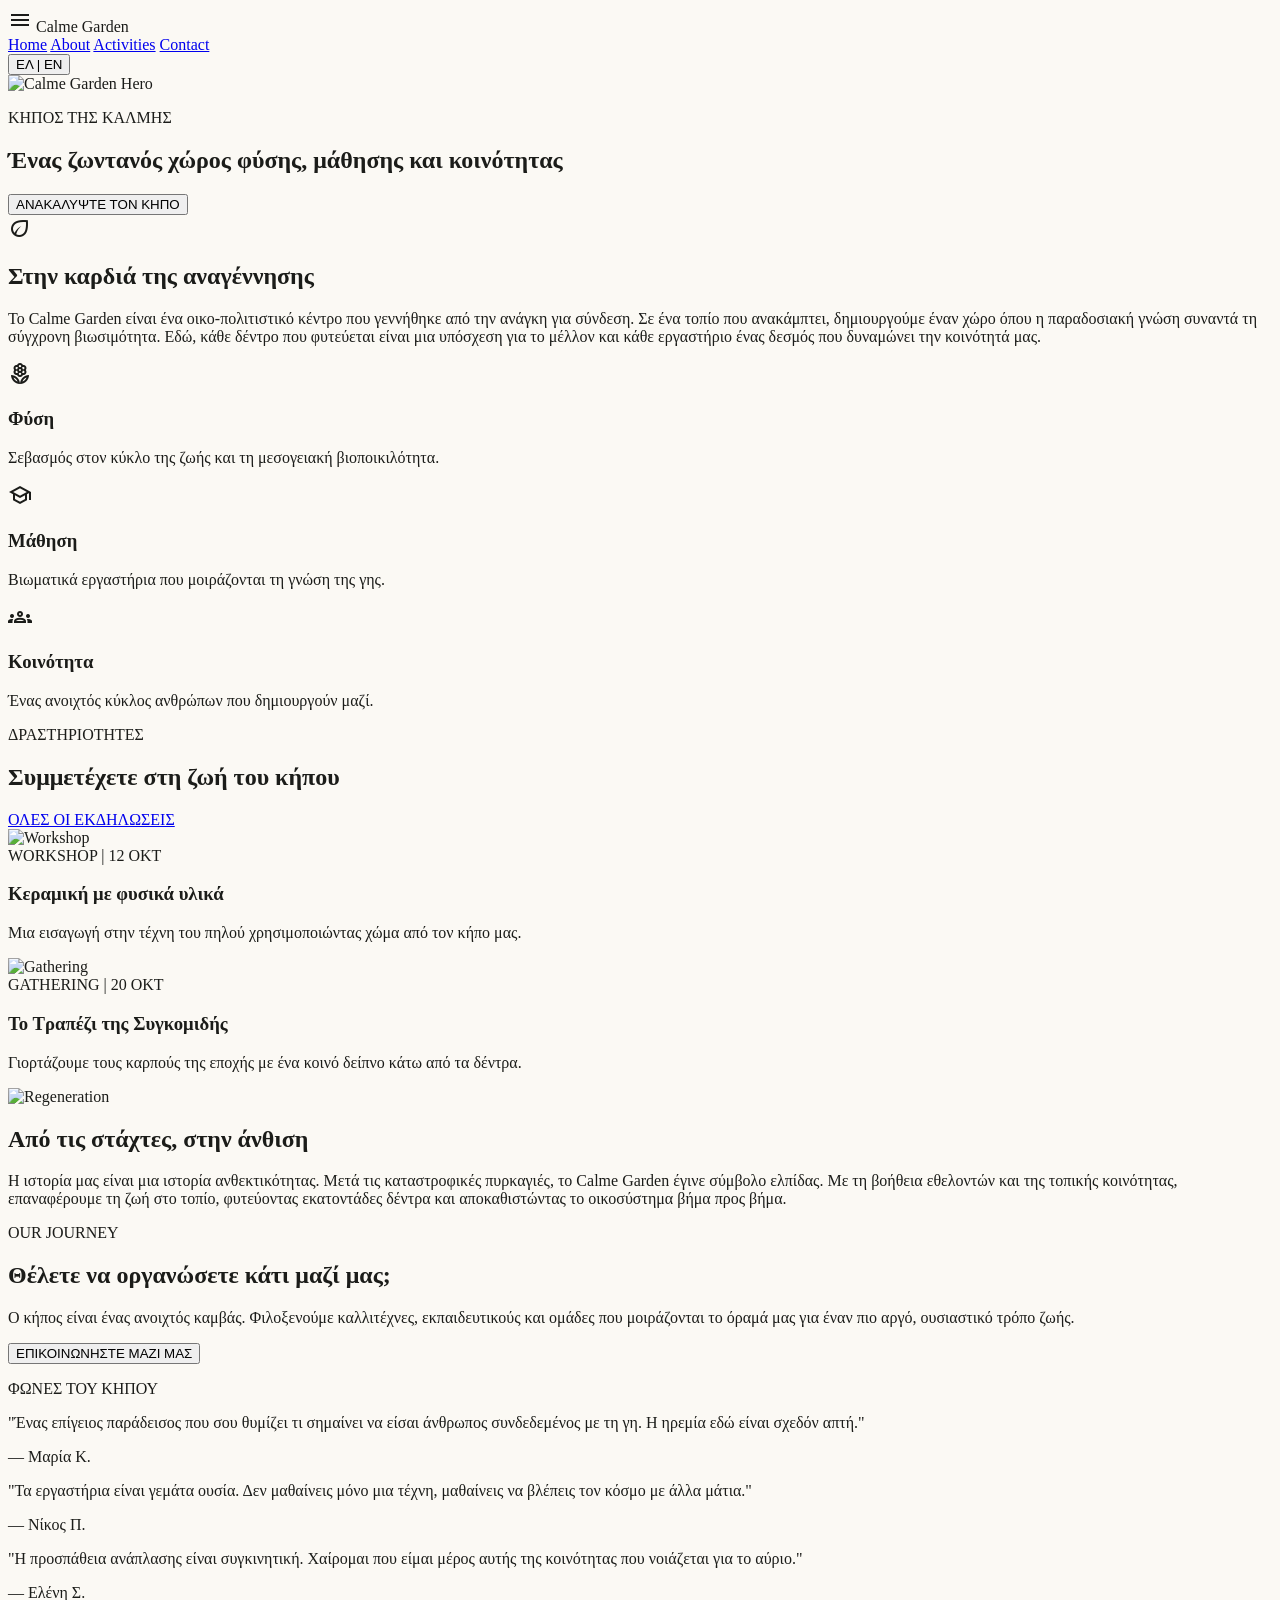
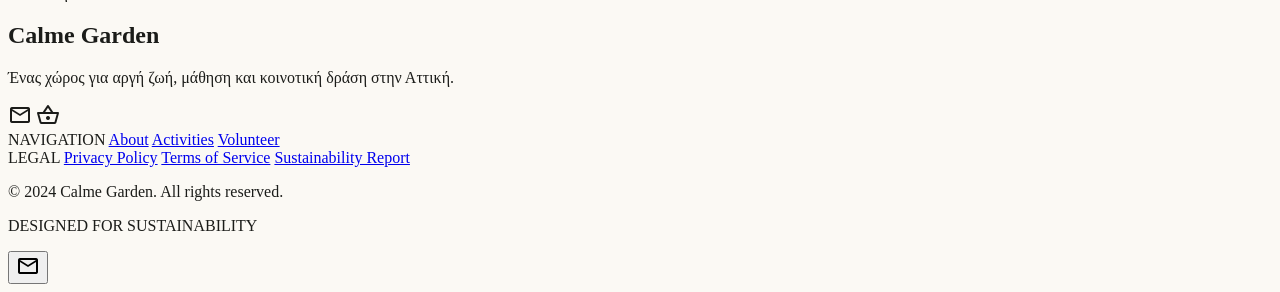
==== index.html @ 91b0a025 "Add files via upload" ====
<!DOCTYPE html>

<html class="light" lang="el"><head>
<meta charset="utf-8"/>
<meta content="width=device-width, initial-scale=1.0" name="viewport"/>
<title>Calme Garden | Κήπος της Κάλμης - Nature, Learning, Community</title>
<meta content="Ένας ζωντανός χώρος φύσης, μάθησης και κοινότητας στην καρδιά της Μεσογείου. Ανακαλύψτε εργαστήρια, εκδηλώσεις και προγράμματα ανάπλασης." name="description"/>
<!-- SEO & JSON-LD -->
<script type="application/ld+json">
    {
      "@context": "https://schema.org",
      "@type": "LocalBusiness",
      "name": "Calme Garden",
      "image": "image-hero-main.jpg",
      "@id": "",
      "url": "https://calmegarden.gr",
      "telephone": "+302100000000",
      "address": {
        "@type": "PostalAddress",
        "streetAddress": "Attica Region",
        "addressLocality": "Athens",
        "postalCode": "10000",
        "addressCountry": "GR"
      },
      "geo": {
        "@type": "GeoCoordinates",
        "latitude": 38.0,
        "longitude": 23.8
      }
    }
    </script>
<!-- Fonts & Icons -->
<link href="https://fonts.googleapis.com" rel="preconnect"/>
<link crossorigin="" href="https://fonts.gstatic.com" rel="preconnect"/>
<link href="https://fonts.googleapis.com/css2?family=Libre+Caslon+Text:ital,wght@0,400;0,700;1,400&amp;family=Source+Sans+3:wght@300;400;600;700&amp;display=swap" rel="stylesheet"/>
<link href="https://fonts.googleapis.com/css2?family=Material+Symbols+Outlined:wght,FILL@100..700,0..1&amp;display=swap" rel="stylesheet"/>
<link href="https://fonts.googleapis.com/css2?family=Material+Symbols+Outlined:wght,FILL@100..700,0..1&amp;display=swap" rel="stylesheet"/>
<script src="https://cdn.tailwindcss.com?plugins=forms,container-queries"></script>
<script id="tailwind-config">
      tailwind.config = {
        darkMode: "class",
        theme: {
          extend: {
            "colors": {
                    "secondary": "#974723",
                    "on-secondary-fixed": "#370e00",
                    "on-primary-fixed-variant": "#324c3e",
                    "surface-container-lowest": "#ffffff",
                    "surface-tint": "#496455",
                    "surface-container-low": "#f5f3ee",
                    "on-primary-container": "#98b5a3",
                    "secondary-fixed-dim": "#ffb598",
                    "on-primary": "#ffffff",
                    "on-error-container": "#93000a",
                    "inverse-on-surface": "#f2f1ec",
                    "tertiary-container": "#3a4627",
                    "outline": "#727973",
                    "tertiary-fixed-dim": "#becca3",
                    "on-secondary-fixed-variant": "#79300e",
                    "on-primary-fixed": "#062014",
                    "surface-variant": "#e4e2dd",
                    "inverse-primary": "#b0cdbb",
                    "on-tertiary-fixed-variant": "#3f4b2c",
                    "outline-variant": "#c2c8c2",
                    "secondary-fixed": "#ffdbce",
                    "on-secondary": "#ffffff",
                    "on-surface-variant": "#424844",
                    "primary": "#173124",
                    "surface-container-highest": "#e4e2dd",
                    "surface-dim": "#dbdad5",
                    "error-container": "#ffdad6",
                    "on-tertiary": "#ffffff",
                    "on-error": "#ffffff",
                    "tertiary-fixed": "#dae8be",
                    "on-secondary-container": "#772f0c",
                    "background": "#fbf9f4",
                    "primary-container": "#2d4739",
                    "on-tertiary-fixed": "#141f05",
                    "surface": "#fbf9f4",
                    "error": "#ba1a1a",
                    "inverse-surface": "#30312e",
                    "tertiary": "#242f13",
                    "surface-container": "#f0eee9",
                    "surface-bright": "#fbf9f4",
                    "on-tertiary-container": "#a6b48d",
                    "secondary-container": "#ff996e",
                    "surface-container-high": "#eae8e3",
                    "on-background": "#1b1c19",
                    "on-surface": "#1b1c19",
                    "primary-fixed-dim": "#b0cdbb",
                    "primary-fixed": "#ccead6"
            },
            "borderRadius": {
                    "DEFAULT": "0.125rem",
                    "lg": "0.25rem",
                    "xl": "0.5rem",
                    "full": "0.75rem"
            },
            "spacing": {
                    "section-gap-mobile": "48px",
                    "container-padding-desktop": "80px",
                    "gutter": "16px",
                    "unit": "4px",
                    "section-gap-desktop": "96px",
                    "container-padding-mobile": "24px"
            },
            "fontFamily": {
                    "headline-md": ["Libre Caslon Text"],
                    "display-lg": ["Libre Caslon Text"],
                    "headline-sm": ["Libre Caslon Text"],
                    "body-lg": ["Source Sans 3"],
                    "label-caps": ["Source Sans 3"],
                    "display-lg-mobile": ["Libre Caslon Text"],
                    "body-md": ["Source Sans 3"]
            },
            "fontSize": {
                    "headline-md": ["32px", {"lineHeight": "1.3", "fontWeight": "400"}],
                    "display-lg": ["48px", {"lineHeight": "1.1", "letterSpacing": "-0.02em", "fontWeight": "400"}],
                    "headline-sm": ["24px", {"lineHeight": "1.4", "fontWeight": "400"}],
                    "body-lg": ["18px", {"lineHeight": "1.6", "fontWeight": "400"}],
                    "label-caps": ["12px", {"lineHeight": "1", "letterSpacing": "0.1em", "fontWeight": "600"}],
                    "display-lg-mobile": ["36px", {"lineHeight": "1.2", "fontWeight": "400"}],
                    "body-md": ["16px", {"lineHeight": "1.6", "fontWeight": "400"}]
            }
          },
        },
      }
    </script>
<style>
        .material-symbols-outlined {
            font-variation-settings: 'FILL' 0, 'wght' 400, 'GRAD' 0, 'opsz' 24;
        }
        body {
            background-color: #fbf9f4;
            color: #1b1c19;
            overflow-x: hidden;
        }
    </style>
<style>
    body {
      min-height: max(884px, 100dvh);
    }
  </style>
  </head>
<body class="font-body-md text-body-md selection:bg-secondary/20">
<!-- TopAppBar -->
<header class="bg-surface/90 backdrop-blur-sm fixed top-0 w-full z-50 border-b border-outline-variant/30">
<nav class="flex justify-between items-center max-w-7xl mx-auto px-container-mobile md:px-container-desktop h-20">
<div class="flex items-center gap-4">
<span class="material-symbols-outlined text-primary cursor-pointer" data-icon="menu">menu</span>
<span class="font-headline-md text-headline-md text-primary tracking-tight">Calme Garden</span>
</div>
<div class="hidden md:flex items-center gap-8">
<a class="font-label-caps text-secondary border-b-2 border-secondary pb-1" href="#">Home</a>
<a class="font-label-caps text-on-surface-variant hover:text-primary transition-colors duration-200" href="#">About</a>
<a class="font-label-caps text-on-surface-variant hover:text-primary transition-colors duration-200" href="#">Activities</a>
<a class="font-label-caps text-on-surface-variant hover:text-primary transition-colors duration-200" href="#">Contact</a>
</div>
<div class="flex items-center gap-4">
<button class="font-headline-sm text-label-caps text-primary hover:opacity-80 transition-opacity underline decoration-secondary decoration-2 underline-offset-4">ΕΛ | EN</button>
</div>
</nav>
</header>
<main class="mt-20">
<!-- Hero Section -->
<section class="relative h-[751px] flex items-center overflow-hidden">
<div class="absolute inset-0 z-0">
<img alt="Calme Garden Hero" class="w-full h-full object-cover grayscale-[20%] sepia-[10%]" data-alt="A cinematic, wide-angle shot of a lush Mediterranean garden at golden hour, featuring olive trees and wild lavender under a soft, hazy sky. The lighting is warm and ethereal, capturing a sense of tranquil 'slow living'. The composition is minimalist and organic, reflecting a high-end editorial aesthetic with earthy greens and sandy gold tones." src="https://lh3.googleusercontent.com/aida-public/[base64]"/>
<div class="absolute inset-0 bg-primary/20 mix-blend-multiply"></div>
</div>
<div class="relative z-10 max-w-7xl mx-auto px-container-mobile md:px-container-desktop w-full">
<div class="max-w-2xl text-white">
<p class="font-label-caps text-white/80 mb-4 tracking-widest">ΚΗΠΟΣ ΤΗΣ ΚΑΛΜΗΣ</p>
<h1 class="font-display-lg-mobile md:font-display-lg text-display-lg-mobile md:text-display-lg mb-8 leading-tight">
                        Ένας ζωντανός χώρος φύσης, μάθησης και κοινότητας
                    </h1>
<button class="bg-primary text-white px-8 py-4 rounded-sm font-label-caps hover:bg-primary-container transition-colors duration-300">
                        ΑΝΑΚΑΛΥΨΤΕ ΤΟΝ ΚΗΠΟ
                    </button>
</div>
</div>
</section>
<!-- Intro Section -->
<section class="py-section-gap-mobile md:py-section-gap-desktop max-w-5xl mx-auto px-container-mobile text-center">
<span class="material-symbols-outlined text-secondary text-4xl mb-6" data-icon="eco">eco</span>
<h2 class="font-headline-md text-headline-md text-primary mb-6">Στην καρδιά της αναγέννησης</h2>
<p class="font-body-lg text-body-lg text-on-surface-variant leading-relaxed">
                Το Calme Garden είναι ένα οικο-πολιτιστικό κέντρο που γεννήθηκε από την ανάγκη για σύνδεση. Σε ένα τοπίο που ανακάμπτει, δημιουργούμε έναν χώρο όπου η παραδοσιακή γνώση συναντά τη σύγχρονη βιωσιμότητα. Εδώ, κάθε δέντρο που φυτεύεται είναι μια υπόσχεση για το μέλλον και κάθε εργαστήριο ένας δεσμός που δυναμώνει την κοινότητά μας.
            </p>
</section>
<!-- Values Bento Grid -->
<section class="py-section-gap-mobile md:py-section-gap-desktop bg-surface-container-low px-container-mobile">
<div class="max-w-7xl mx-auto">
<div class="grid grid-cols-1 md:grid-cols-3 gap-gutter">
<div class="p-10 flex flex-col justify-end h-80 relative overflow-hidden group">
<div class="absolute inset-0 bg-[#E6D5B8] opacity-50 group-hover:opacity-70 transition-opacity"></div>
<div class="relative z-10">
<span class="material-symbols-outlined text-secondary mb-4" data-icon="local_florist">local_florist</span>
<h3 class="font-headline-sm text-headline-sm text-primary mb-2">Φύση</h3>
<p class="text-on-surface-variant">Σεβασμός στον κύκλο της ζωής και τη μεσογειακή βιοποικιλότητα.</p>
</div>
</div>
<div class="p-10 flex flex-col justify-end h-80 relative overflow-hidden group">
<div class="absolute inset-0 bg-[#D4E2D4] opacity-50 group-hover:opacity-70 transition-opacity"></div>
<div class="relative z-10">
<span class="material-symbols-outlined text-secondary mb-4" data-icon="school">school</span>
<h3 class="font-headline-sm text-headline-sm text-primary mb-2">Μάθηση</h3>
<p class="text-on-surface-variant">Βιωματικά εργαστήρια που μοιράζονται τη γνώση της γης.</p>
</div>
</div>
<div class="p-10 flex flex-col justify-end h-80 relative overflow-hidden group">
<div class="absolute inset-0 bg-[#F2E8DA] opacity-50 group-hover:opacity-70 transition-opacity"></div>
<div class="relative z-10">
<span class="material-symbols-outlined text-secondary mb-4" data-icon="groups">groups</span>
<h3 class="font-headline-sm text-headline-sm text-primary mb-2">Κοινότητα</h3>
<p class="text-on-surface-variant">Ένας ανοιχτός κύκλος ανθρώπων που δημιουργούν μαζί.</p>
</div>
</div>
</div>
</div>
</section>
<!-- Activities Overview -->
<section class="py-section-gap-mobile md:py-section-gap-desktop max-w-7xl mx-auto px-container-mobile">
<div class="flex flex-col md:flex-row justify-between items-end mb-12 gap-6">
<div class="max-w-xl">
<p class="font-label-caps text-secondary mb-2">ΔΡΑΣΤΗΡΙΟΤΗΤΕΣ</p>
<h2 class="font-headline-md text-headline-md text-primary">Συμμετέχετε στη ζωή του κήπου</h2>
</div>
<a class="font-label-caps text-primary border-b border-primary pb-1 hover:text-secondary hover:border-secondary transition-all" href="#">ΟΛΕΣ ΟΙ ΕΚΔΗΛΩΣΕΙΣ</a>
</div>
<div class="grid grid-cols-1 md:grid-cols-2 gap-12">
<div class="flex flex-col gap-6">
<div class="aspect-[4/3] overflow-hidden rounded-sm">
<img alt="Workshop" class="w-full h-full object-cover hover:scale-105 transition-transform duration-700" data-alt="A close-up high-detail shot of hands working with natural clay in an outdoor Mediterranean setting. The sunlight filters through olive leaves creating dappled shadows. The style is rustic and tactile, focusing on the texture of the earth and the warmth of human craftsmanship in a serene garden environment." src="https://lh3.googleusercontent.com/aida-public/[base64]"/>
</div>
<div class="flex flex-col gap-2">
<span class="font-label-caps text-secondary">WORKSHOP | 12 OKT</span>
<h3 class="font-headline-sm text-headline-sm text-primary">Κεραμική με φυσικά υλικά</h3>
<p class="text-on-surface-variant">Μια εισαγωγή στην τέχνη του πηλού χρησιμοποιώντας χώμα από τον κήπο μας.</p>
</div>
</div>
<div class="flex flex-col gap-6">
<div class="aspect-[4/3] overflow-hidden rounded-sm">
<img alt="Gathering" class="w-full h-full object-cover hover:scale-105 transition-transform duration-700" data-alt="A gathering of people around a long wooden table in an olive grove during late afternoon. The scene is lit by warm, golden sunlight and features simple, rustic table settings with organic food. The mood is communal and peaceful, embodying the essence of Mediterranean slow living and community gathering." src="https://lh3.googleusercontent.com/aida-public/[base64]"/>
</div>
<div class="flex flex-col gap-2">
<span class="font-label-caps text-secondary">GATHERING | 20 OKT</span>
<h3 class="font-headline-sm text-headline-sm text-primary">Το Τραπέζι της Συγκομιδής</h3>
<p class="text-on-surface-variant">Γιορτάζουμε τους καρπούς της εποχής με ένα κοινό δείπνο κάτω από τα δέντρα.</p>
</div>
</div>
</div>
</section>
<!-- Regeneration Narrative -->
<section class="py-section-gap-mobile md:py-section-gap-desktop bg-primary text-white">
<div class="max-w-7xl mx-auto px-container-mobile grid grid-cols-1 md:grid-cols-2 gap-16 items-center">
<div class="order-2 md:order-1">
<img alt="Regeneration" class="rounded-sm shadow-2xl opacity-90" data-alt="A hopeful image of a small green sapling sprouting from dark, rich soil, surrounded by charred wood and stones. The lighting is soft morning light, highlighting the vibrant green of the new life against the dark background. This visual narrative represents ecological recovery and the resilience of nature in a sophisticated, editorial style." src="https://lh3.googleusercontent.com/aida-public/[base64]"/>
</div>
<div class="order-1 md:order-2 space-y-8">
<h2 class="font-display-lg-mobile md:font-display-lg text-display-lg-mobile md:text-display-lg">Από τις στάχτες, στην άνθιση</h2>
<p class="font-body-lg text-body-lg text-primary-fixed leading-relaxed">
                        Η ιστορία μας είναι μια ιστορία ανθεκτικότητας. Μετά τις καταστροφικές πυρκαγιές, το Calme Garden έγινε σύμβολο ελπίδας. Με τη βοήθεια εθελοντών και της τοπικής κοινότητας, επαναφέρουμε τη ζωή στο τοπίο, φυτεύοντας εκατοντάδες δέντρα και αποκαθιστώντας το οικοσύστημα βήμα προς βήμα.
                    </p>
<div class="flex items-center gap-4">
<div class="h-px bg-primary-fixed-dim flex-1"></div>
<span class="font-label-caps">OUR JOURNEY</span>
</div>
</div>
</div>
</section>
<!-- Co-create / CTA -->
<section class="py-section-gap-mobile md:py-section-gap-desktop max-w-7xl mx-auto px-container-mobile">
<div class="bg-[#E6D5B8] p-12 md:p-24 rounded-sm flex flex-col items-center text-center">
<h2 class="font-headline-md text-headline-md text-primary mb-6 max-w-2xl">Θέλετε να οργανώσετε κάτι μαζί μας;</h2>
<p class="font-body-lg text-body-lg text-on-surface-variant mb-10 max-w-xl">
                    Ο κήπος είναι ένας ανοιχτός καμβάς. Φιλοξενούμε καλλιτέχνες, εκπαιδευτικούς και ομάδες που μοιράζονται το όραμά μας για έναν πιο αργό, ουσιαστικό τρόπο ζωής.
                </p>
<button class="border border-primary text-primary px-10 py-4 rounded-sm font-label-caps hover:bg-primary hover:text-white transition-all duration-300">
                    ΕΠΙΚΟΙΝΩΝΗΣΤΕ ΜΑΖΙ ΜΑΣ
                </button>
</div>
</section>
<!-- Reviews -->
<section class="py-section-gap-mobile md:py-section-gap-desktop border-t border-outline-variant/30">
<div class="max-w-7xl mx-auto px-container-mobile">
<p class="font-label-caps text-secondary text-center mb-16">ΦΩΝΕΣ ΤΟΥ ΚΗΠΟΥ</p>
<div class="grid grid-cols-1 md:grid-cols-3 gap-12">
<div class="space-y-4 italic">
<p class="text-body-lg text-on-surface">"Ένας επίγειος παράδεισος που σου θυμίζει τι σημαίνει να είσαι άνθρωπος συνδεδεμένος με τη γη. Η ηρεμία εδώ είναι σχεδόν απτή."</p>
<p class="font-label-caps not-italic text-secondary">— Μαρία Κ.</p>
</div>
<div class="space-y-4 italic">
<p class="text-body-lg text-on-surface">"Τα εργαστήρια είναι γεμάτα ουσία. Δεν μαθαίνεις μόνο μια τέχνη, μαθαίνεις να βλέπεις τον κόσμο με άλλα μάτια."</p>
<p class="font-label-caps not-italic text-secondary">— Νίκος Π.</p>
</div>
<div class="space-y-4 italic">
<p class="text-body-lg text-on-surface">"Η προσπάθεια ανάπλασης είναι συγκινητική. Χαίρομαι που είμαι μέρος αυτής της κοινότητας που νοιάζεται για το αύριο."</p>
<p class="font-label-caps not-italic text-secondary">— Ελένη Σ.</p>
</div>
</div>
</div>
</section>
</main>
<!-- Footer -->
<footer class="bg-surface-container-low border-t border-outline-variant/50 w-full py-section-gap-mobile md:py-section-gap-desktop px-container-mobile md:px-container-desktop flex flex-col md:flex-row justify-between gap-gutter">
<div class="space-y-6">
<h2 class="font-headline-sm text-headline-sm text-primary">Calme Garden</h2>
<p class="max-w-xs text-on-surface-variant">Ένας χώρος για αργή ζωή, μάθηση και κοινοτική δράση στην Αττική.</p>
<div class="flex gap-4">
<span class="material-symbols-outlined text-primary cursor-pointer hover:opacity-70 transition-opacity" data-icon="mail">mail</span>
<span class="material-symbols-outlined text-primary cursor-pointer hover:opacity-70 transition-opacity" data-icon="shopping_basket">shopping_basket</span>
</div>
</div>
<div class="grid grid-cols-2 gap-12 mt-12 md:mt-0">
<div class="flex flex-col gap-4">
<span class="font-label-caps text-primary">NAVIGATION</span>
<a class="text-on-surface-variant hover:text-primary hover:underline decoration-secondary transition-all" href="#">About</a>
<a class="text-on-surface-variant hover:text-primary hover:underline decoration-secondary transition-all" href="#">Activities</a>
<a class="text-on-surface-variant hover:text-primary hover:underline decoration-secondary transition-all" href="#">Volunteer</a>
</div>
<div class="flex flex-col gap-4">
<span class="font-label-caps text-primary">LEGAL</span>
<a class="text-on-surface-variant hover:text-primary hover:underline decoration-secondary transition-all" href="#">Privacy Policy</a>
<a class="text-on-surface-variant hover:text-primary hover:underline decoration-secondary transition-all" href="#">Terms of Service</a>
<a class="text-on-surface-variant hover:text-primary hover:underline decoration-secondary transition-all" href="#">Sustainability Report</a>
</div>
</div>
<div class="mt-12 md:mt-0 flex flex-col justify-between items-end">
<div class="text-right">
<p class="font-body-md text-on-surface">© 2024 Calme Garden. All rights reserved.</p>
<p class="font-label-caps text-on-surface-variant mt-2">DESIGNED FOR SUSTAINABILITY</p>
</div>
</div>
</footer>
<!-- FAB (Suppressed on details/transactional, visible here as it's a top-level hub) -->
<div class="fixed bottom-8 right-8 z-40">
<button class="bg-secondary text-white w-14 h-14 rounded-full shadow-xl flex items-center justify-center hover:scale-110 transition-transform duration-300">
<span class="material-symbols-outlined" data-icon="mail">mail</span>
</button>
</div>
</body></html>
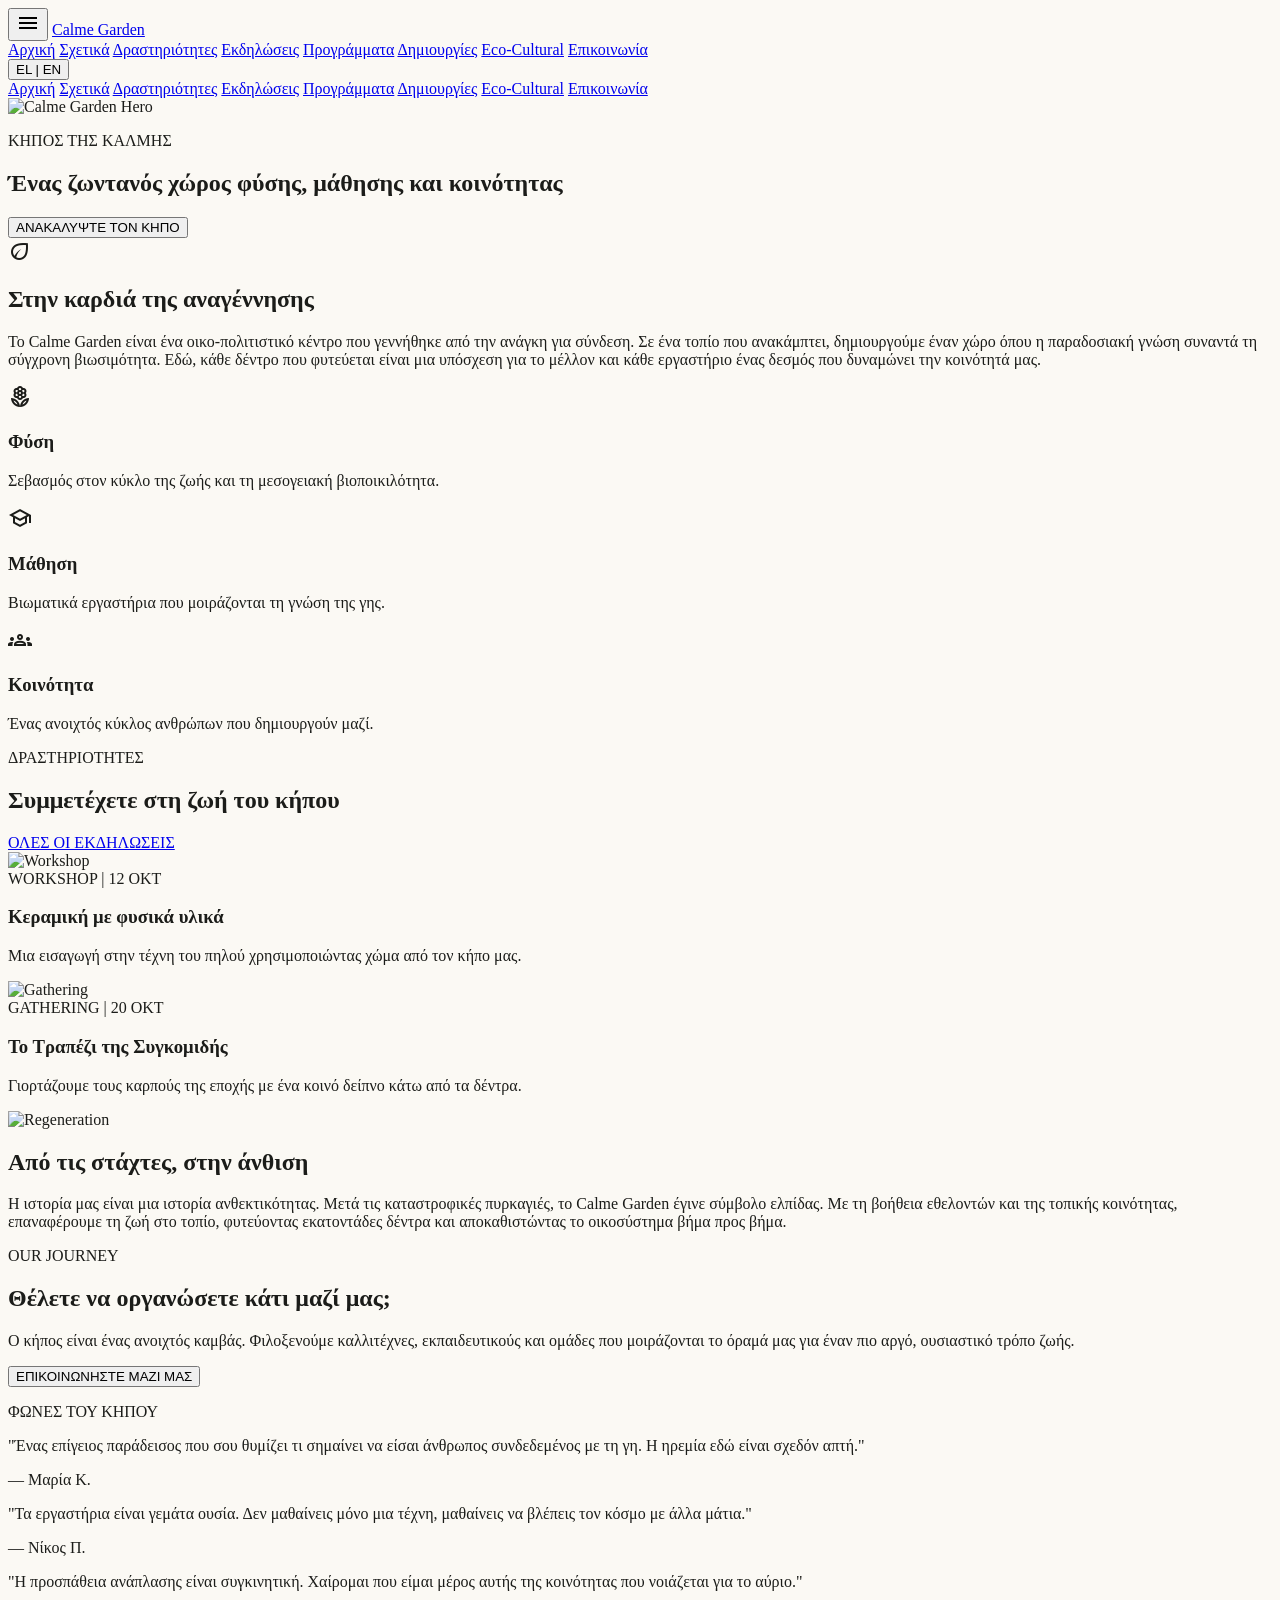
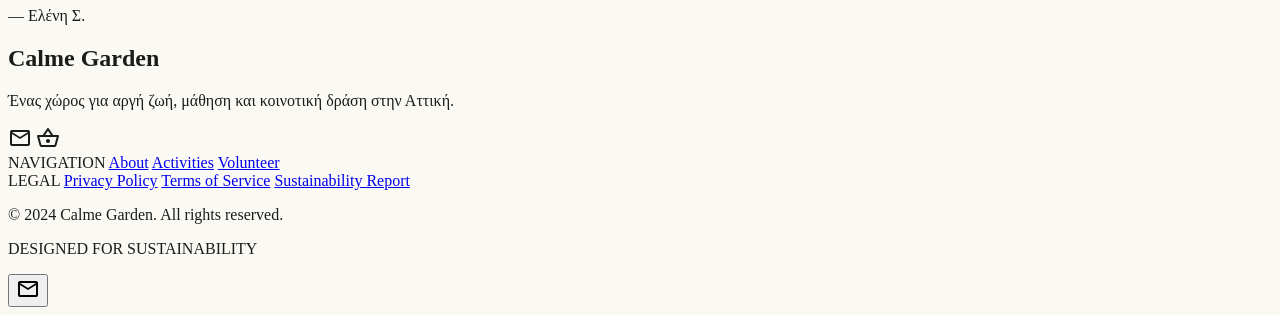
==== commit c3de746d: "Fix static site navigation links" ====
--- a/index.html
+++ b/index.html
@@ -144,21 +144,37 @@
   </head>
 <body class="font-body-md text-body-md selection:bg-secondary/20">
 <!-- TopAppBar -->
-<header class="bg-surface/90 backdrop-blur-sm fixed top-0 w-full z-50 border-b border-outline-variant/30">
-<nav class="flex justify-between items-center max-w-7xl mx-auto px-container-mobile md:px-container-desktop h-20">
+<header class="fixed top-0 w-full z-50 bg-surface/90 backdrop-blur-sm dark:bg-surface-dim/90 border-b border-outline-variant/30">
+<div class="flex justify-between items-center max-w-7xl mx-auto px-container-mobile md:px-container-desktop h-20">
 <div class="flex items-center gap-4">
-<span class="material-symbols-outlined text-primary cursor-pointer" data-icon="menu">menu</span>
-<span class="font-headline-md text-headline-md text-primary tracking-tight">Calme Garden</span>
-</div>
-<div class="hidden md:flex items-center gap-8">
-<a class="font-label-caps text-secondary border-b-2 border-secondary pb-1" href="#">Home</a>
-<a class="font-label-caps text-on-surface-variant hover:text-primary transition-colors duration-200" href="#">About</a>
-<a class="font-label-caps text-on-surface-variant hover:text-primary transition-colors duration-200" href="#">Activities</a>
-<a class="font-label-caps text-on-surface-variant hover:text-primary transition-colors duration-200" href="#">Contact</a>
-</div>
-<div class="flex items-center gap-4">
-<button class="font-headline-sm text-label-caps text-primary hover:opacity-80 transition-opacity underline decoration-secondary decoration-2 underline-offset-4">ΕΛ | EN</button>
-</div>
+<button class="text-primary cursor-pointer hover:opacity-80 transition-opacity md:hidden" type="button" data-menu-toggle aria-controls="mobile-menu" aria-expanded="false" aria-label="Toggle navigation menu">
+<span class="material-symbols-outlined" data-icon="menu">menu</span>
+</button>
+<a class="font-headline-md text-headline-md text-primary dark:text-primary-fixed tracking-tight" href="index.html">Calme Garden</a>
+</div>
+<nav class="hidden md:flex gap-6 items-center" aria-label="Main navigation">
+<a class="font-label-caps text-secondary border-b-2 border-secondary pb-1" href="index.html" data-nav-label data-el="Αρχική" data-en="Home" aria-current="page">Αρχική</a>
+<a class="font-label-caps text-on-surface-variant hover:text-primary transition-colors duration-200" href="about.html" data-nav-label data-el="Σχετικά" data-en="About">Σχετικά</a>
+<a class="font-label-caps text-on-surface-variant hover:text-primary transition-colors duration-200" href="activities.html" data-nav-label data-el="Δραστηριότητες" data-en="Activities">Δραστηριότητες</a>
+<a class="font-label-caps text-on-surface-variant hover:text-primary transition-colors duration-200" href="events.html" data-nav-label data-el="Εκδηλώσεις" data-en="Events">Εκδηλώσεις</a>
+<a class="font-label-caps text-on-surface-variant hover:text-primary transition-colors duration-200" href="programs.html" data-nav-label data-el="Προγράμματα" data-en="Programs">Προγράμματα</a>
+<a class="font-label-caps text-on-surface-variant hover:text-primary transition-colors duration-200" href="products.html" data-nav-label data-el="Δημιουργίες" data-en="Products">Δημιουργίες</a>
+<a class="font-label-caps text-on-surface-variant hover:text-primary transition-colors duration-200" href="ecocultural.html" data-nav-label data-el="Eco-Cultural" data-en="Eco-Cultural">Eco-Cultural</a>
+<a class="font-label-caps text-on-surface-variant hover:text-primary transition-colors duration-200" href="contact.html" data-nav-label data-el="Επικοινωνία" data-en="Contact">Επικοινωνία</a>
+</nav>
+<div class="flex items-center">
+<button class="font-headline-sm text-label-caps text-primary hover:opacity-80 transition-opacity" type="button" data-language-toggle aria-label="Switch language"><span class="border-b-2 border-secondary">EL</span> | EN</button>
+</div>
+</div>
+<nav id="mobile-menu" class="hidden md:hidden bg-surface border-t border-outline-variant/30 px-container-mobile py-4" aria-label="Mobile navigation">
+<a class="block font-label-caps text-secondary border-l-2 border-secondary pl-3 py-2" href="index.html" data-nav-label data-el="Αρχική" data-en="Home" aria-current="page">Αρχική</a>
+<a class="block font-label-caps text-on-surface-variant hover:text-primary transition-colors duration-200 pl-3 py-2" href="about.html" data-nav-label data-el="Σχετικά" data-en="About">Σχετικά</a>
+<a class="block font-label-caps text-on-surface-variant hover:text-primary transition-colors duration-200 pl-3 py-2" href="activities.html" data-nav-label data-el="Δραστηριότητες" data-en="Activities">Δραστηριότητες</a>
+<a class="block font-label-caps text-on-surface-variant hover:text-primary transition-colors duration-200 pl-3 py-2" href="events.html" data-nav-label data-el="Εκδηλώσεις" data-en="Events">Εκδηλώσεις</a>
+<a class="block font-label-caps text-on-surface-variant hover:text-primary transition-colors duration-200 pl-3 py-2" href="programs.html" data-nav-label data-el="Προγράμματα" data-en="Programs">Προγράμματα</a>
+<a class="block font-label-caps text-on-surface-variant hover:text-primary transition-colors duration-200 pl-3 py-2" href="products.html" data-nav-label data-el="Δημιουργίες" data-en="Products">Δημιουργίες</a>
+<a class="block font-label-caps text-on-surface-variant hover:text-primary transition-colors duration-200 pl-3 py-2" href="ecocultural.html" data-nav-label data-el="Eco-Cultural" data-en="Eco-Cultural">Eco-Cultural</a>
+<a class="block font-label-caps text-on-surface-variant hover:text-primary transition-colors duration-200 pl-3 py-2" href="contact.html" data-nav-label data-el="Επικοινωνία" data-en="Contact">Επικοινωνία</a>
 </nav>
 </header>
 <main class="mt-20">
@@ -226,7 +242,7 @@
 <p class="font-label-caps text-secondary mb-2">ΔΡΑΣΤΗΡΙΟΤΗΤΕΣ</p>
 <h2 class="font-headline-md text-headline-md text-primary">Συμμετέχετε στη ζωή του κήπου</h2>
 </div>
-<a class="font-label-caps text-primary border-b border-primary pb-1 hover:text-secondary hover:border-secondary transition-all" href="#">ΟΛΕΣ ΟΙ ΕΚΔΗΛΩΣΕΙΣ</a>
+<a class="font-label-caps text-primary border-b border-primary pb-1 hover:text-secondary hover:border-secondary transition-all" href="events.html">ΟΛΕΣ ΟΙ ΕΚΔΗΛΩΣΕΙΣ</a>
 </div>
 <div class="grid grid-cols-1 md:grid-cols-2 gap-12">
 <div class="flex flex-col gap-6">
@@ -315,15 +331,15 @@
 <div class="grid grid-cols-2 gap-12 mt-12 md:mt-0">
 <div class="flex flex-col gap-4">
 <span class="font-label-caps text-primary">NAVIGATION</span>
-<a class="text-on-surface-variant hover:text-primary hover:underline decoration-secondary transition-all" href="#">About</a>
-<a class="text-on-surface-variant hover:text-primary hover:underline decoration-secondary transition-all" href="#">Activities</a>
-<a class="text-on-surface-variant hover:text-primary hover:underline decoration-secondary transition-all" href="#">Volunteer</a>
+<a class="text-on-surface-variant hover:text-primary hover:underline decoration-secondary transition-all" href="about.html">About</a>
+<a class="text-on-surface-variant hover:text-primary hover:underline decoration-secondary transition-all" href="activities.html">Activities</a>
+<a class="text-on-surface-variant hover:text-primary hover:underline decoration-secondary transition-all" href="contact.html">Volunteer</a>
 </div>
 <div class="flex flex-col gap-4">
 <span class="font-label-caps text-primary">LEGAL</span>
-<a class="text-on-surface-variant hover:text-primary hover:underline decoration-secondary transition-all" href="#">Privacy Policy</a>
-<a class="text-on-surface-variant hover:text-primary hover:underline decoration-secondary transition-all" href="#">Terms of Service</a>
-<a class="text-on-surface-variant hover:text-primary hover:underline decoration-secondary transition-all" href="#">Sustainability Report</a>
+<a class="text-on-surface-variant hover:text-primary hover:underline decoration-secondary transition-all" href="contact.html">Privacy Policy</a>
+<a class="text-on-surface-variant hover:text-primary hover:underline decoration-secondary transition-all" href="contact.html">Terms of Service</a>
+<a class="text-on-surface-variant hover:text-primary hover:underline decoration-secondary transition-all" href="ecocultural.html">Sustainability Report</a>
 </div>
 </div>
 <div class="mt-12 md:mt-0 flex flex-col justify-between items-end">
@@ -339,4 +355,5 @@
 <span class="material-symbols-outlined" data-icon="mail">mail</span>
 </button>
 </div>
+<script src="assets/js/navigation.js"></script>
 </body></html>
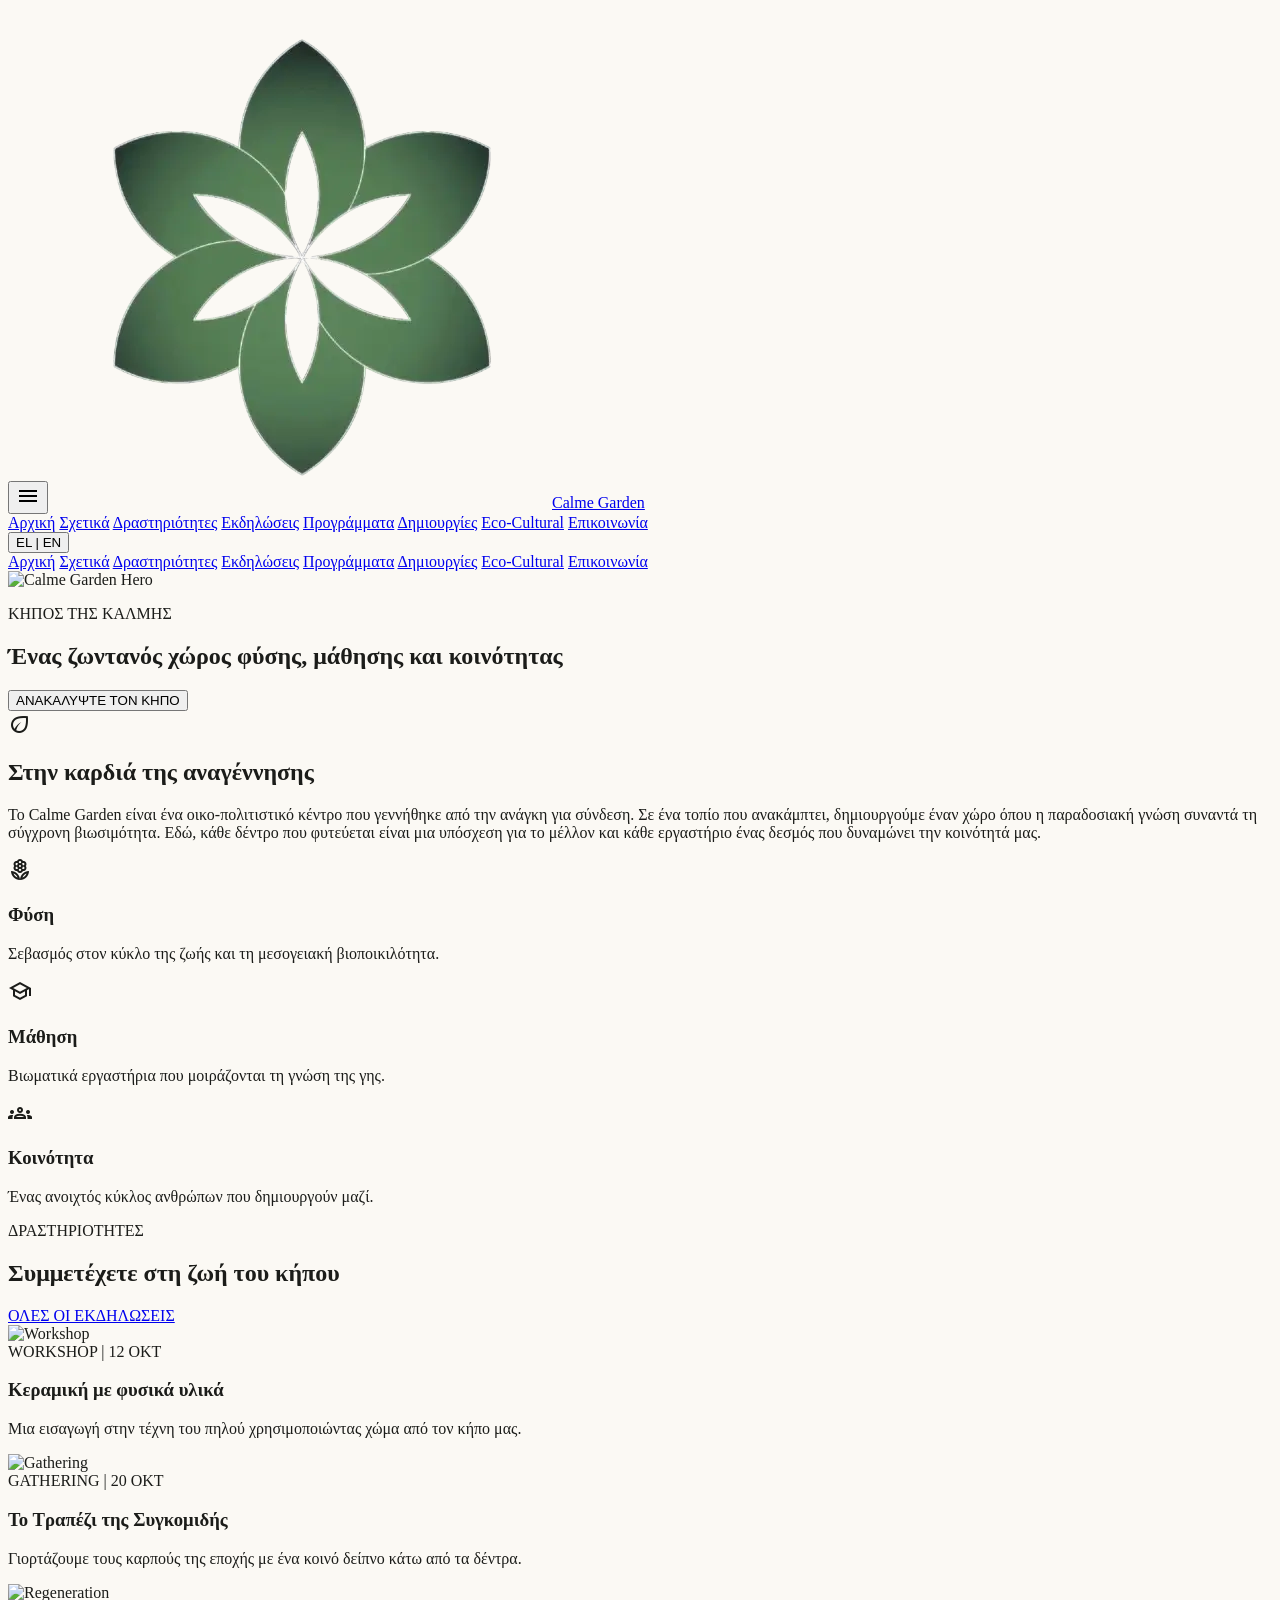
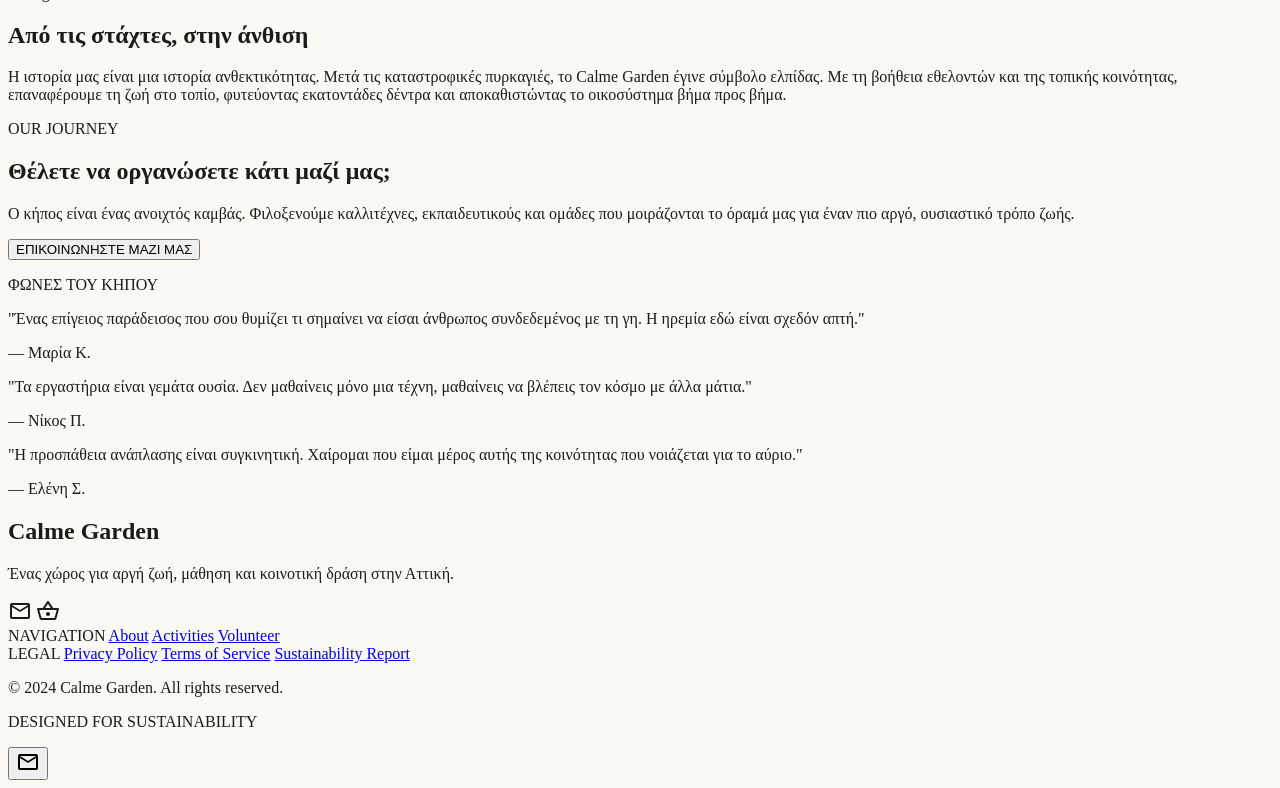
==== commit 19b09a68: "Add logo to site navigation brand" ====
--- a/index.html
+++ b/index.html
@@ -150,7 +150,7 @@
 <button class="text-primary cursor-pointer hover:opacity-80 transition-opacity md:hidden" type="button" data-menu-toggle aria-controls="mobile-menu" aria-expanded="false" aria-label="Toggle navigation menu">
 <span class="material-symbols-outlined" data-icon="menu">menu</span>
 </button>
-<a class="font-headline-md text-headline-md text-primary dark:text-primary-fixed tracking-tight" href="index.html">Calme Garden</a>
+<a class="flex items-center gap-2 md:gap-3 font-headline-md text-headline-md text-primary dark:text-primary-fixed tracking-tight" href="index.html"><img class="h-9 md:h-11 w-auto object-contain shrink-0" src="assets/images/logo.webp" alt="Calme Garden Logo" />Calme Garden</a>
 </div>
 <nav class="hidden md:flex gap-6 items-center" aria-label="Main navigation">
 <a class="font-label-caps text-secondary border-b-2 border-secondary pb-1" href="index.html" data-nav-label data-el="Αρχική" data-en="Home" aria-current="page">Αρχική</a>
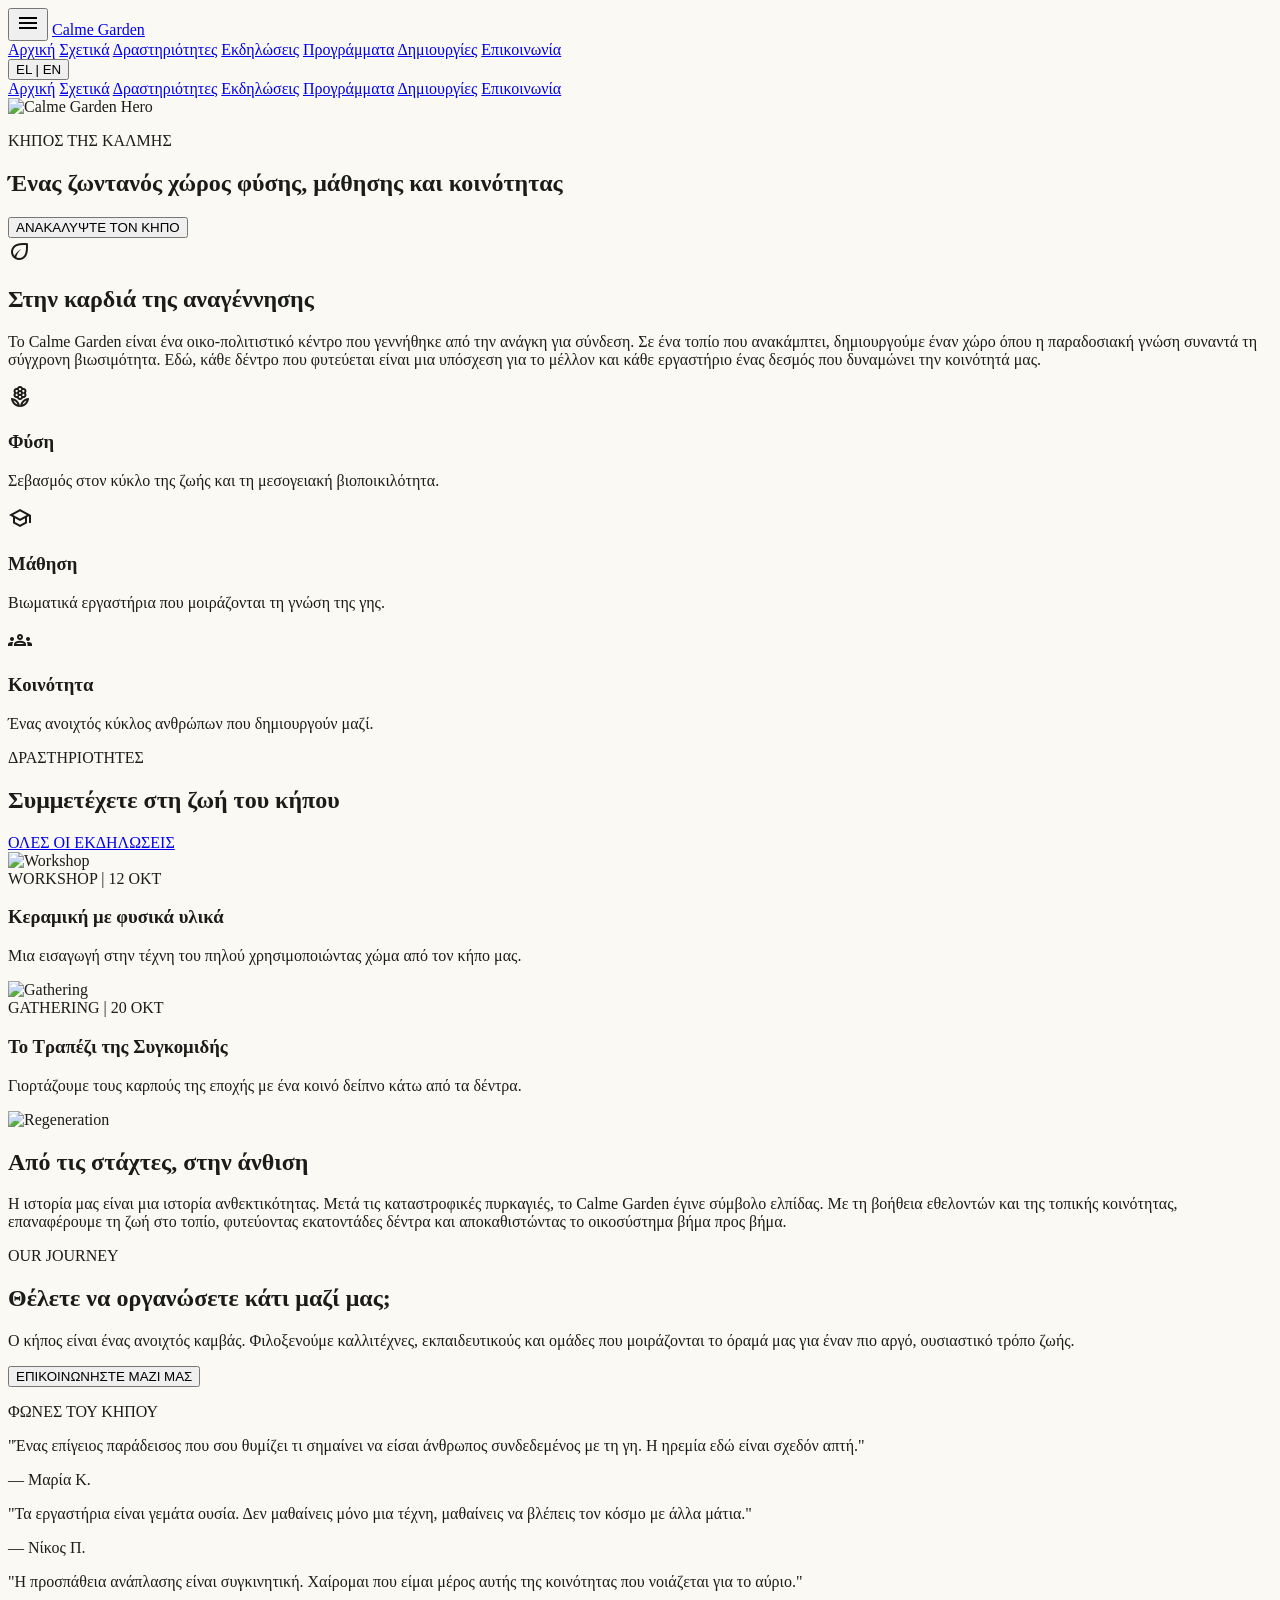
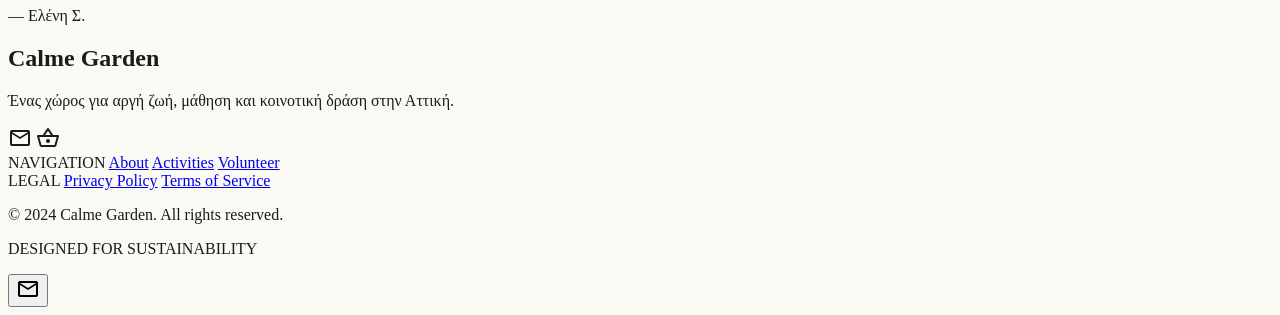
==== commit 23215082: "Remove duplicate ecocultural page links" ====
--- a/index.html
+++ b/index.html
@@ -150,7 +150,7 @@
 <button class="text-primary cursor-pointer hover:opacity-80 transition-opacity md:hidden" type="button" data-menu-toggle aria-controls="mobile-menu" aria-expanded="false" aria-label="Toggle navigation menu">
 <span class="material-symbols-outlined" data-icon="menu">menu</span>
 </button>
-<a class="flex items-center gap-2 md:gap-3 font-headline-md text-headline-md text-primary dark:text-primary-fixed tracking-tight" href="index.html"><img class="h-9 md:h-11 w-auto object-contain shrink-0" src="assets/images/logo.webp" alt="Calme Garden Logo" />Calme Garden</a>
+<a class="font-headline-md text-headline-md text-primary dark:text-primary-fixed tracking-tight" href="index.html">Calme Garden</a>
 </div>
 <nav class="hidden md:flex gap-6 items-center" aria-label="Main navigation">
 <a class="font-label-caps text-secondary border-b-2 border-secondary pb-1" href="index.html" data-nav-label data-el="Αρχική" data-en="Home" aria-current="page">Αρχική</a>
@@ -159,7 +159,6 @@
 <a class="font-label-caps text-on-surface-variant hover:text-primary transition-colors duration-200" href="events.html" data-nav-label data-el="Εκδηλώσεις" data-en="Events">Εκδηλώσεις</a>
 <a class="font-label-caps text-on-surface-variant hover:text-primary transition-colors duration-200" href="programs.html" data-nav-label data-el="Προγράμματα" data-en="Programs">Προγράμματα</a>
 <a class="font-label-caps text-on-surface-variant hover:text-primary transition-colors duration-200" href="products.html" data-nav-label data-el="Δημιουργίες" data-en="Products">Δημιουργίες</a>
-<a class="font-label-caps text-on-surface-variant hover:text-primary transition-colors duration-200" href="ecocultural.html" data-nav-label data-el="Eco-Cultural" data-en="Eco-Cultural">Eco-Cultural</a>
 <a class="font-label-caps text-on-surface-variant hover:text-primary transition-colors duration-200" href="contact.html" data-nav-label data-el="Επικοινωνία" data-en="Contact">Επικοινωνία</a>
 </nav>
 <div class="flex items-center">
@@ -173,7 +172,6 @@
 <a class="block font-label-caps text-on-surface-variant hover:text-primary transition-colors duration-200 pl-3 py-2" href="events.html" data-nav-label data-el="Εκδηλώσεις" data-en="Events">Εκδηλώσεις</a>
 <a class="block font-label-caps text-on-surface-variant hover:text-primary transition-colors duration-200 pl-3 py-2" href="programs.html" data-nav-label data-el="Προγράμματα" data-en="Programs">Προγράμματα</a>
 <a class="block font-label-caps text-on-surface-variant hover:text-primary transition-colors duration-200 pl-3 py-2" href="products.html" data-nav-label data-el="Δημιουργίες" data-en="Products">Δημιουργίες</a>
-<a class="block font-label-caps text-on-surface-variant hover:text-primary transition-colors duration-200 pl-3 py-2" href="ecocultural.html" data-nav-label data-el="Eco-Cultural" data-en="Eco-Cultural">Eco-Cultural</a>
 <a class="block font-label-caps text-on-surface-variant hover:text-primary transition-colors duration-200 pl-3 py-2" href="contact.html" data-nav-label data-el="Επικοινωνία" data-en="Contact">Επικοινωνία</a>
 </nav>
 </header>
@@ -339,7 +337,6 @@
 <span class="font-label-caps text-primary">LEGAL</span>
 <a class="text-on-surface-variant hover:text-primary hover:underline decoration-secondary transition-all" href="contact.html">Privacy Policy</a>
 <a class="text-on-surface-variant hover:text-primary hover:underline decoration-secondary transition-all" href="contact.html">Terms of Service</a>
-<a class="text-on-surface-variant hover:text-primary hover:underline decoration-secondary transition-all" href="ecocultural.html">Sustainability Report</a>
 </div>
 </div>
 <div class="mt-12 md:mt-0 flex flex-col justify-between items-end">
@@ -356,4 +353,4 @@
 </button>
 </div>
 <script src="assets/js/navigation.js"></script>
-</body></html>+</body></html>
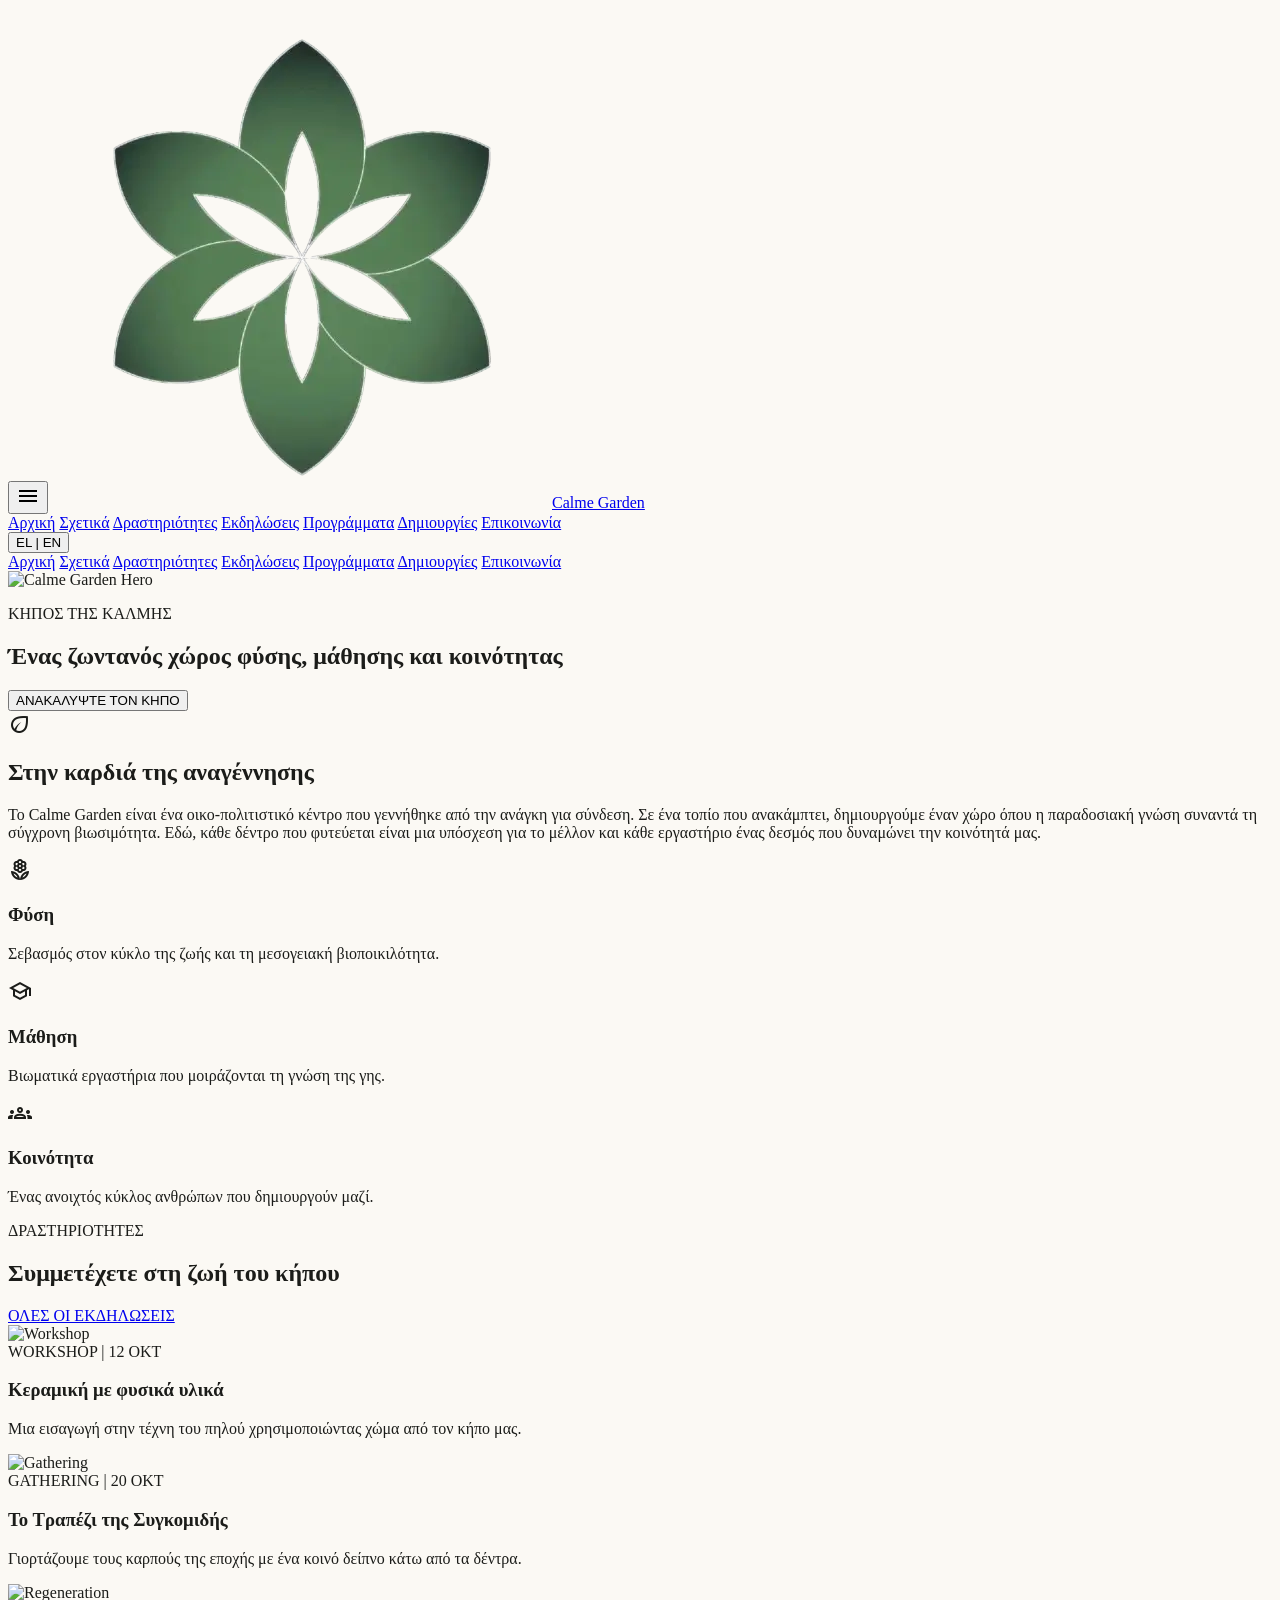
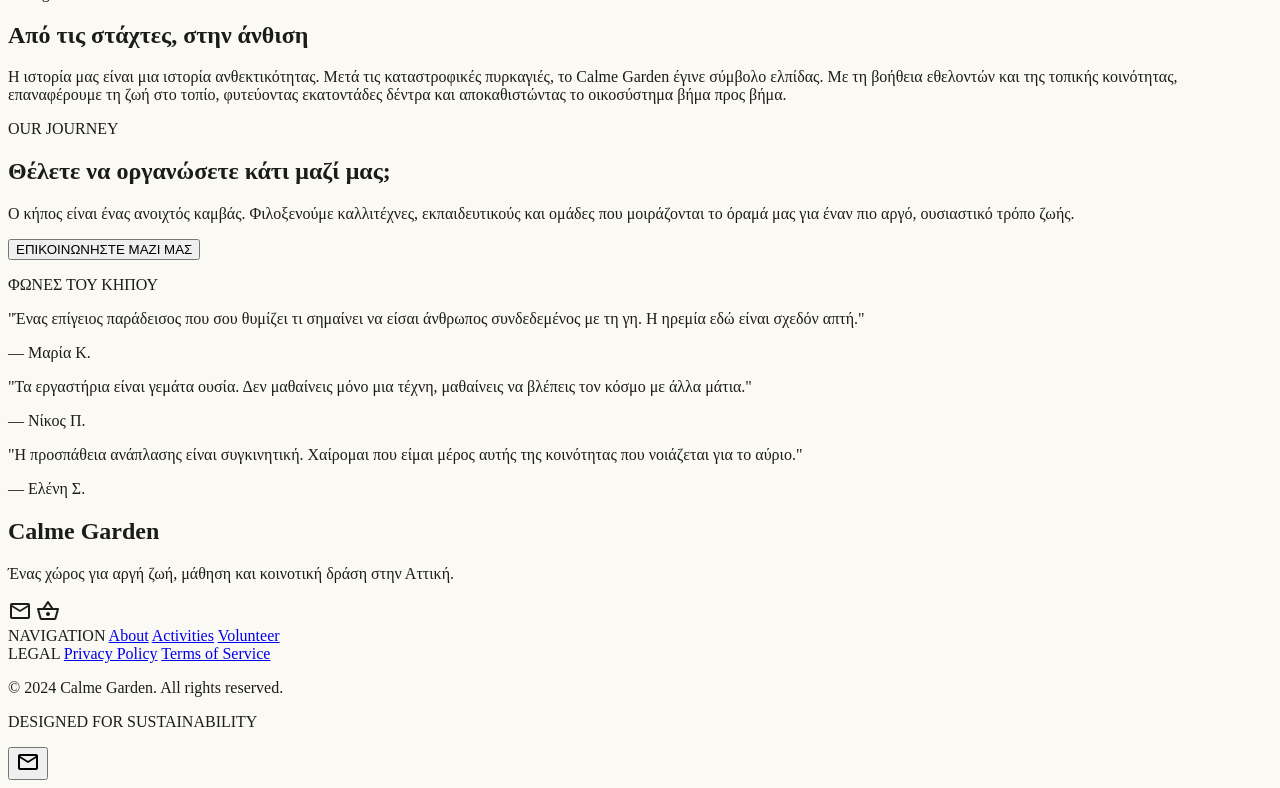
==== commit 522ce820: "Remove duplicate Eco‑Cultural page and purge navigation references - Remove the unnecessary `ecocult" ====
--- a/index.html
+++ b/index.html
@@ -150,7 +150,7 @@
 <button class="text-primary cursor-pointer hover:opacity-80 transition-opacity md:hidden" type="button" data-menu-toggle aria-controls="mobile-menu" aria-expanded="false" aria-label="Toggle navigation menu">
 <span class="material-symbols-outlined" data-icon="menu">menu</span>
 </button>
-<a class="font-headline-md text-headline-md text-primary dark:text-primary-fixed tracking-tight" href="index.html">Calme Garden</a>
+<a class="flex items-center gap-2 md:gap-3 font-headline-md text-headline-md text-primary dark:text-primary-fixed tracking-tight" href="index.html"><img class="h-9 md:h-11 w-auto object-contain shrink-0" src="assets/images/logo.webp" alt="Calme Garden Logo" />Calme Garden</a>
 </div>
 <nav class="hidden md:flex gap-6 items-center" aria-label="Main navigation">
 <a class="font-label-caps text-secondary border-b-2 border-secondary pb-1" href="index.html" data-nav-label data-el="Αρχική" data-en="Home" aria-current="page">Αρχική</a>
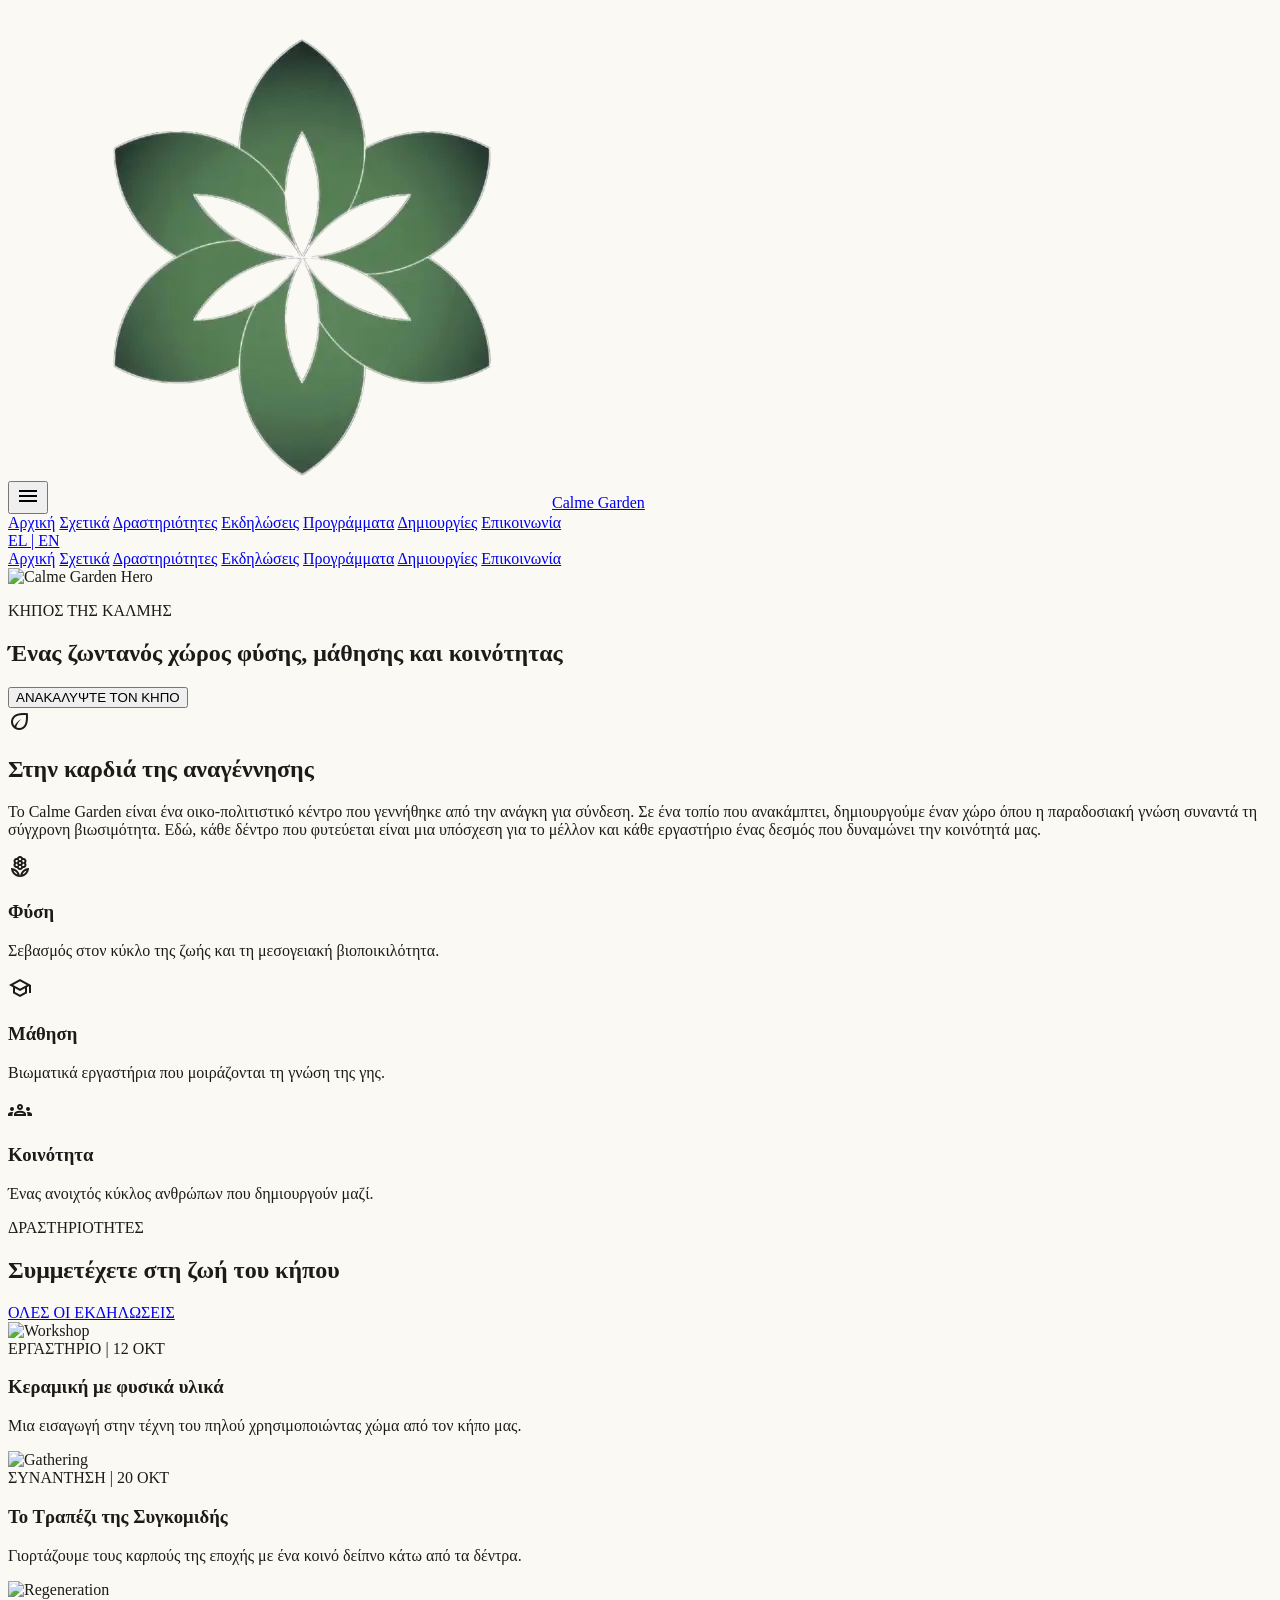
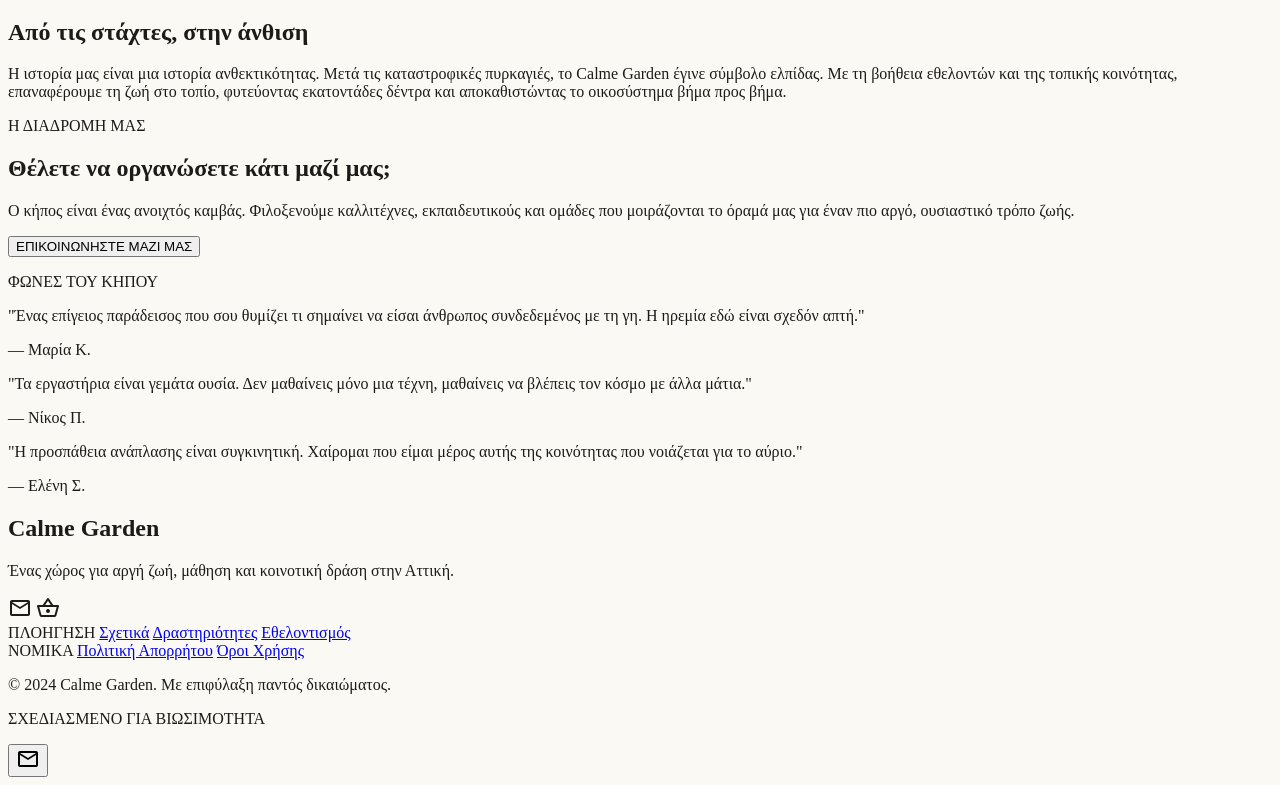
==== commit 583c23b0: "Add separate English static pages for SEO" ====
--- a/index.html
+++ b/index.html
@@ -3,8 +3,12 @@
 <html class="light" lang="el"><head>
 <meta charset="utf-8"/>
 <meta content="width=device-width, initial-scale=1.0" name="viewport"/>
-<title>Calme Garden | Κήπος της Κάλμης - Nature, Learning, Community</title>
-<meta content="Ένας ζωντανός χώρος φύσης, μάθησης και κοινότητας στην καρδιά της Μεσογείου. Ανακαλύψτε εργαστήρια, εκδηλώσεις και προγράμματα ανάπλασης." name="description"/>
+<title>Calme Garden | Κήπος φύσης, μάθησης και κοινότητας</title>
+<meta name="description" content="Ανακαλύψτε τον Κήπο της Κάλμης, έναν ζωντανό χώρο φύσης, βιωματικής μάθησης, εκδηλώσεων και κοινοτικής δράσης στην Αττική."/>
+<link rel="canonical" href="https://mastereat.github.io/calme-garden/index.html"/>
+<link rel="alternate" hreflang="el" href="https://mastereat.github.io/calme-garden/index.html"/>
+<link rel="alternate" hreflang="en" href="https://mastereat.github.io/calme-garden/en/index.html"/>
+<link rel="alternate" hreflang="x-default" href="https://mastereat.github.io/calme-garden/index.html"/>
 <!-- SEO & JSON-LD -->
 <script type="application/ld+json">
     {
@@ -104,7 +108,7 @@
                     "section-gap-desktop": "96px",
                     "container-padding-mobile": "24px"
             },
-            "fontFamily": {
+            "fontΟικογένεια": {
                     "headline-md": ["Libre Caslon Text"],
                     "display-lg": ["Libre Caslon Text"],
                     "headline-sm": ["Libre Caslon Text"],
@@ -153,26 +157,26 @@
 <a class="flex items-center gap-2 md:gap-3 font-headline-md text-headline-md text-primary dark:text-primary-fixed tracking-tight" href="index.html"><img class="h-9 md:h-11 w-auto object-contain shrink-0" src="assets/images/logo.webp" alt="Calme Garden Logo" />Calme Garden</a>
 </div>
 <nav class="hidden md:flex gap-6 items-center" aria-label="Main navigation">
-<a class="font-label-caps text-secondary border-b-2 border-secondary pb-1" href="index.html" data-nav-label data-el="Αρχική" data-en="Home" aria-current="page">Αρχική</a>
-<a class="font-label-caps text-on-surface-variant hover:text-primary transition-colors duration-200" href="about.html" data-nav-label data-el="Σχετικά" data-en="About">Σχετικά</a>
-<a class="font-label-caps text-on-surface-variant hover:text-primary transition-colors duration-200" href="activities.html" data-nav-label data-el="Δραστηριότητες" data-en="Activities">Δραστηριότητες</a>
-<a class="font-label-caps text-on-surface-variant hover:text-primary transition-colors duration-200" href="events.html" data-nav-label data-el="Εκδηλώσεις" data-en="Events">Εκδηλώσεις</a>
-<a class="font-label-caps text-on-surface-variant hover:text-primary transition-colors duration-200" href="programs.html" data-nav-label data-el="Προγράμματα" data-en="Programs">Προγράμματα</a>
-<a class="font-label-caps text-on-surface-variant hover:text-primary transition-colors duration-200" href="products.html" data-nav-label data-el="Δημιουργίες" data-en="Products">Δημιουργίες</a>
-<a class="font-label-caps text-on-surface-variant hover:text-primary transition-colors duration-200" href="contact.html" data-nav-label data-el="Επικοινωνία" data-en="Contact">Επικοινωνία</a>
+<a class="font-label-caps text-secondary border-b-2 border-secondary pb-1" href="index.html" data-nav-label aria-current="page">Αρχική</a>
+<a class="font-label-caps text-on-surface-variant hover:text-primary transition-colors duration-200" href="about.html" data-nav-label>Σχετικά</a>
+<a class="font-label-caps text-on-surface-variant hover:text-primary transition-colors duration-200" href="activities.html" data-nav-label>Δραστηριότητες</a>
+<a class="font-label-caps text-on-surface-variant hover:text-primary transition-colors duration-200" href="events.html" data-nav-label>Εκδηλώσεις</a>
+<a class="font-label-caps text-on-surface-variant hover:text-primary transition-colors duration-200" href="programs.html" data-nav-label>Προγράμματα</a>
+<a class="font-label-caps text-on-surface-variant hover:text-primary transition-colors duration-200" href="products.html" data-nav-label>Δημιουργίες</a>
+<a class="font-label-caps text-on-surface-variant hover:text-primary transition-colors duration-200" href="contact.html" data-nav-label>Επικοινωνία</a>
 </nav>
 <div class="flex items-center">
-<button class="font-headline-sm text-label-caps text-primary hover:opacity-80 transition-opacity" type="button" data-language-toggle aria-label="Switch language"><span class="border-b-2 border-secondary">EL</span> | EN</button>
+<a class="font-headline-sm text-label-caps text-primary hover:opacity-80 transition-opacity" href="en/index.html" hreflang="en" aria-label="View English page"><span class="border-b-2 border-secondary">EL</span> | EN</a>
 </div>
 </div>
 <nav id="mobile-menu" class="hidden md:hidden bg-surface border-t border-outline-variant/30 px-container-mobile py-4" aria-label="Mobile navigation">
-<a class="block font-label-caps text-secondary border-l-2 border-secondary pl-3 py-2" href="index.html" data-nav-label data-el="Αρχική" data-en="Home" aria-current="page">Αρχική</a>
-<a class="block font-label-caps text-on-surface-variant hover:text-primary transition-colors duration-200 pl-3 py-2" href="about.html" data-nav-label data-el="Σχετικά" data-en="About">Σχετικά</a>
-<a class="block font-label-caps text-on-surface-variant hover:text-primary transition-colors duration-200 pl-3 py-2" href="activities.html" data-nav-label data-el="Δραστηριότητες" data-en="Activities">Δραστηριότητες</a>
-<a class="block font-label-caps text-on-surface-variant hover:text-primary transition-colors duration-200 pl-3 py-2" href="events.html" data-nav-label data-el="Εκδηλώσεις" data-en="Events">Εκδηλώσεις</a>
-<a class="block font-label-caps text-on-surface-variant hover:text-primary transition-colors duration-200 pl-3 py-2" href="programs.html" data-nav-label data-el="Προγράμματα" data-en="Programs">Προγράμματα</a>
-<a class="block font-label-caps text-on-surface-variant hover:text-primary transition-colors duration-200 pl-3 py-2" href="products.html" data-nav-label data-el="Δημιουργίες" data-en="Products">Δημιουργίες</a>
-<a class="block font-label-caps text-on-surface-variant hover:text-primary transition-colors duration-200 pl-3 py-2" href="contact.html" data-nav-label data-el="Επικοινωνία" data-en="Contact">Επικοινωνία</a>
+<a class="block font-label-caps text-secondary border-l-2 border-secondary pl-3 py-2" href="index.html" data-nav-label aria-current="page">Αρχική</a>
+<a class="block font-label-caps text-on-surface-variant hover:text-primary transition-colors duration-200 pl-3 py-2" href="about.html" data-nav-label>Σχετικά</a>
+<a class="block font-label-caps text-on-surface-variant hover:text-primary transition-colors duration-200 pl-3 py-2" href="activities.html" data-nav-label>Δραστηριότητες</a>
+<a class="block font-label-caps text-on-surface-variant hover:text-primary transition-colors duration-200 pl-3 py-2" href="events.html" data-nav-label>Εκδηλώσεις</a>
+<a class="block font-label-caps text-on-surface-variant hover:text-primary transition-colors duration-200 pl-3 py-2" href="programs.html" data-nav-label>Προγράμματα</a>
+<a class="block font-label-caps text-on-surface-variant hover:text-primary transition-colors duration-200 pl-3 py-2" href="products.html" data-nav-label>Δημιουργίες</a>
+<a class="block font-label-caps text-on-surface-variant hover:text-primary transition-colors duration-200 pl-3 py-2" href="contact.html" data-nav-label>Επικοινωνία</a>
 </nav>
 </header>
 <main class="mt-20">
@@ -233,7 +237,7 @@
 </div>
 </div>
 </section>
-<!-- Activities Overview -->
+<!-- Δραστηριότητες Overview -->
 <section class="py-section-gap-mobile md:py-section-gap-desktop max-w-7xl mx-auto px-container-mobile">
 <div class="flex flex-col md:flex-row justify-between items-end mb-12 gap-6">
 <div class="max-w-xl">
@@ -248,7 +252,7 @@
 <img alt="Workshop" class="w-full h-full object-cover hover:scale-105 transition-transform duration-700" data-alt="A close-up high-detail shot of hands working with natural clay in an outdoor Mediterranean setting. The sunlight filters through olive leaves creating dappled shadows. The style is rustic and tactile, focusing on the texture of the earth and the warmth of human craftsmanship in a serene garden environment." src="https://lh3.googleusercontent.com/aida-public/[base64]"/>
 </div>
 <div class="flex flex-col gap-2">
-<span class="font-label-caps text-secondary">WORKSHOP | 12 OKT</span>
+<span class="font-label-caps text-secondary">ΕΡΓΑΣΤΗΡΙΟ | 12 ΟΚΤ</span>
 <h3 class="font-headline-sm text-headline-sm text-primary">Κεραμική με φυσικά υλικά</h3>
 <p class="text-on-surface-variant">Μια εισαγωγή στην τέχνη του πηλού χρησιμοποιώντας χώμα από τον κήπο μας.</p>
 </div>
@@ -258,7 +262,7 @@
 <img alt="Gathering" class="w-full h-full object-cover hover:scale-105 transition-transform duration-700" data-alt="A gathering of people around a long wooden table in an olive grove during late afternoon. The scene is lit by warm, golden sunlight and features simple, rustic table settings with organic food. The mood is communal and peaceful, embodying the essence of Mediterranean slow living and community gathering." src="https://lh3.googleusercontent.com/aida-public/[base64]"/>
 </div>
 <div class="flex flex-col gap-2">
-<span class="font-label-caps text-secondary">GATHERING | 20 OKT</span>
+<span class="font-label-caps text-secondary">ΣΥΝΑΝΤΗΣΗ | 20 ΟΚΤ</span>
 <h3 class="font-headline-sm text-headline-sm text-primary">Το Τραπέζι της Συγκομιδής</h3>
 <p class="text-on-surface-variant">Γιορτάζουμε τους καρπούς της εποχής με ένα κοινό δείπνο κάτω από τα δέντρα.</p>
 </div>
@@ -278,7 +282,7 @@
                     </p>
 <div class="flex items-center gap-4">
 <div class="h-px bg-primary-fixed-dim flex-1"></div>
-<span class="font-label-caps">OUR JOURNEY</span>
+<span class="font-label-caps">Η ΔΙΑΔΡΟΜΗ ΜΑΣ</span>
 </div>
 </div>
 </div>
@@ -328,21 +332,21 @@
 </div>
 <div class="grid grid-cols-2 gap-12 mt-12 md:mt-0">
 <div class="flex flex-col gap-4">
-<span class="font-label-caps text-primary">NAVIGATION</span>
-<a class="text-on-surface-variant hover:text-primary hover:underline decoration-secondary transition-all" href="about.html">About</a>
-<a class="text-on-surface-variant hover:text-primary hover:underline decoration-secondary transition-all" href="activities.html">Activities</a>
-<a class="text-on-surface-variant hover:text-primary hover:underline decoration-secondary transition-all" href="contact.html">Volunteer</a>
+<span class="font-label-caps text-primary">ΠΛΟΗΓΗΣΗ</span>
+<a class="text-on-surface-variant hover:text-primary hover:underline decoration-secondary transition-all" href="about.html">Σχετικά</a>
+<a class="text-on-surface-variant hover:text-primary hover:underline decoration-secondary transition-all" href="activities.html">Δραστηριότητες</a>
+<a class="text-on-surface-variant hover:text-primary hover:underline decoration-secondary transition-all" href="contact.html">Εθελοντισμός</a>
 </div>
 <div class="flex flex-col gap-4">
-<span class="font-label-caps text-primary">LEGAL</span>
-<a class="text-on-surface-variant hover:text-primary hover:underline decoration-secondary transition-all" href="contact.html">Privacy Policy</a>
-<a class="text-on-surface-variant hover:text-primary hover:underline decoration-secondary transition-all" href="contact.html">Terms of Service</a>
+<span class="font-label-caps text-primary">ΝΟΜΙΚΑ</span>
+<a class="text-on-surface-variant hover:text-primary hover:underline decoration-secondary transition-all" href="contact.html">Πολιτική Απορρήτου</a>
+<a class="text-on-surface-variant hover:text-primary hover:underline decoration-secondary transition-all" href="contact.html">Όροι Χρήσης</a>
 </div>
 </div>
 <div class="mt-12 md:mt-0 flex flex-col justify-between items-end">
 <div class="text-right">
-<p class="font-body-md text-on-surface">© 2024 Calme Garden. All rights reserved.</p>
-<p class="font-label-caps text-on-surface-variant mt-2">DESIGNED FOR SUSTAINABILITY</p>
+<p class="font-body-md text-on-surface">© 2024 Calme Garden. Με επιφύλαξη παντός δικαιώματος.</p>
+<p class="font-label-caps text-on-surface-variant mt-2">ΣΧΕΔΙΑΣΜΕΝΟ ΓΙΑ ΒΙΩΣΙΜΟΤΗΤΑ</p>
 </div>
 </div>
 </footer>
@@ -353,4 +357,4 @@
 </button>
 </div>
 <script src="assets/js/navigation.js"></script>
-</body></html>
+</body></html>
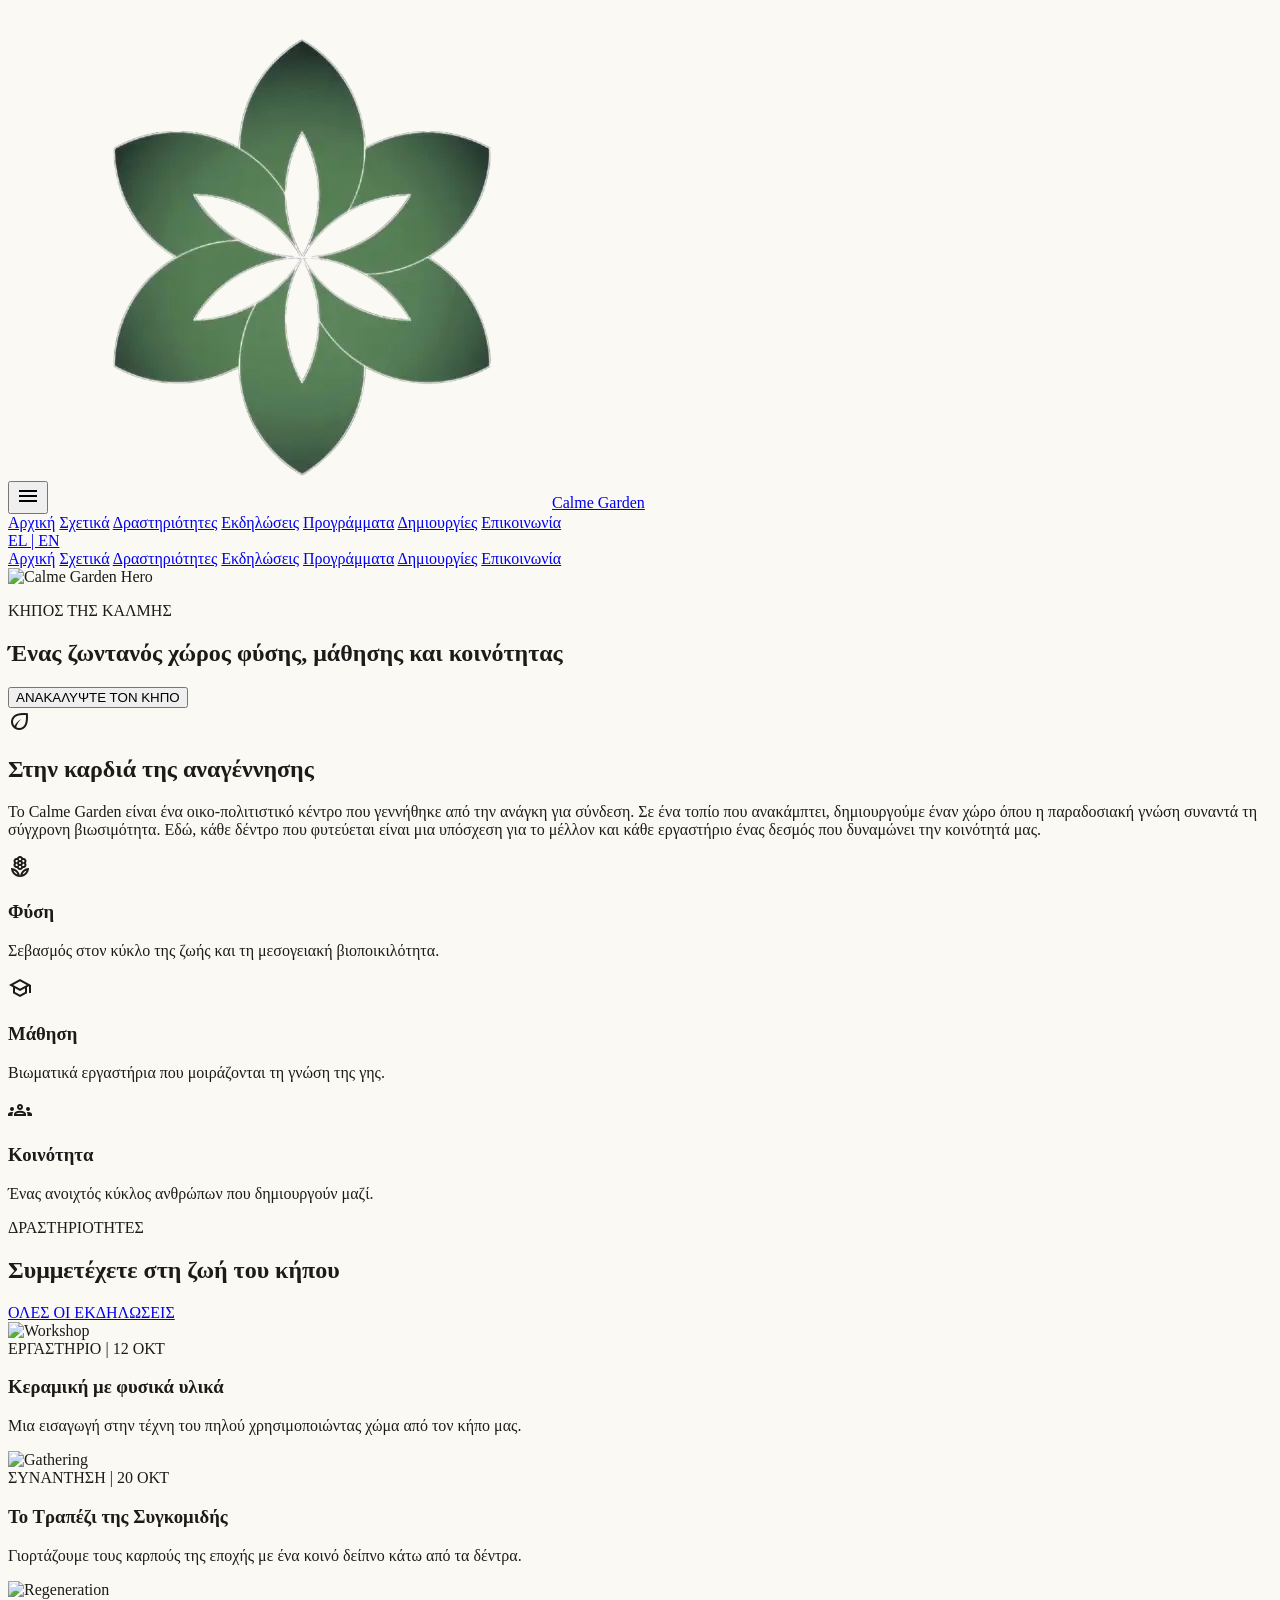
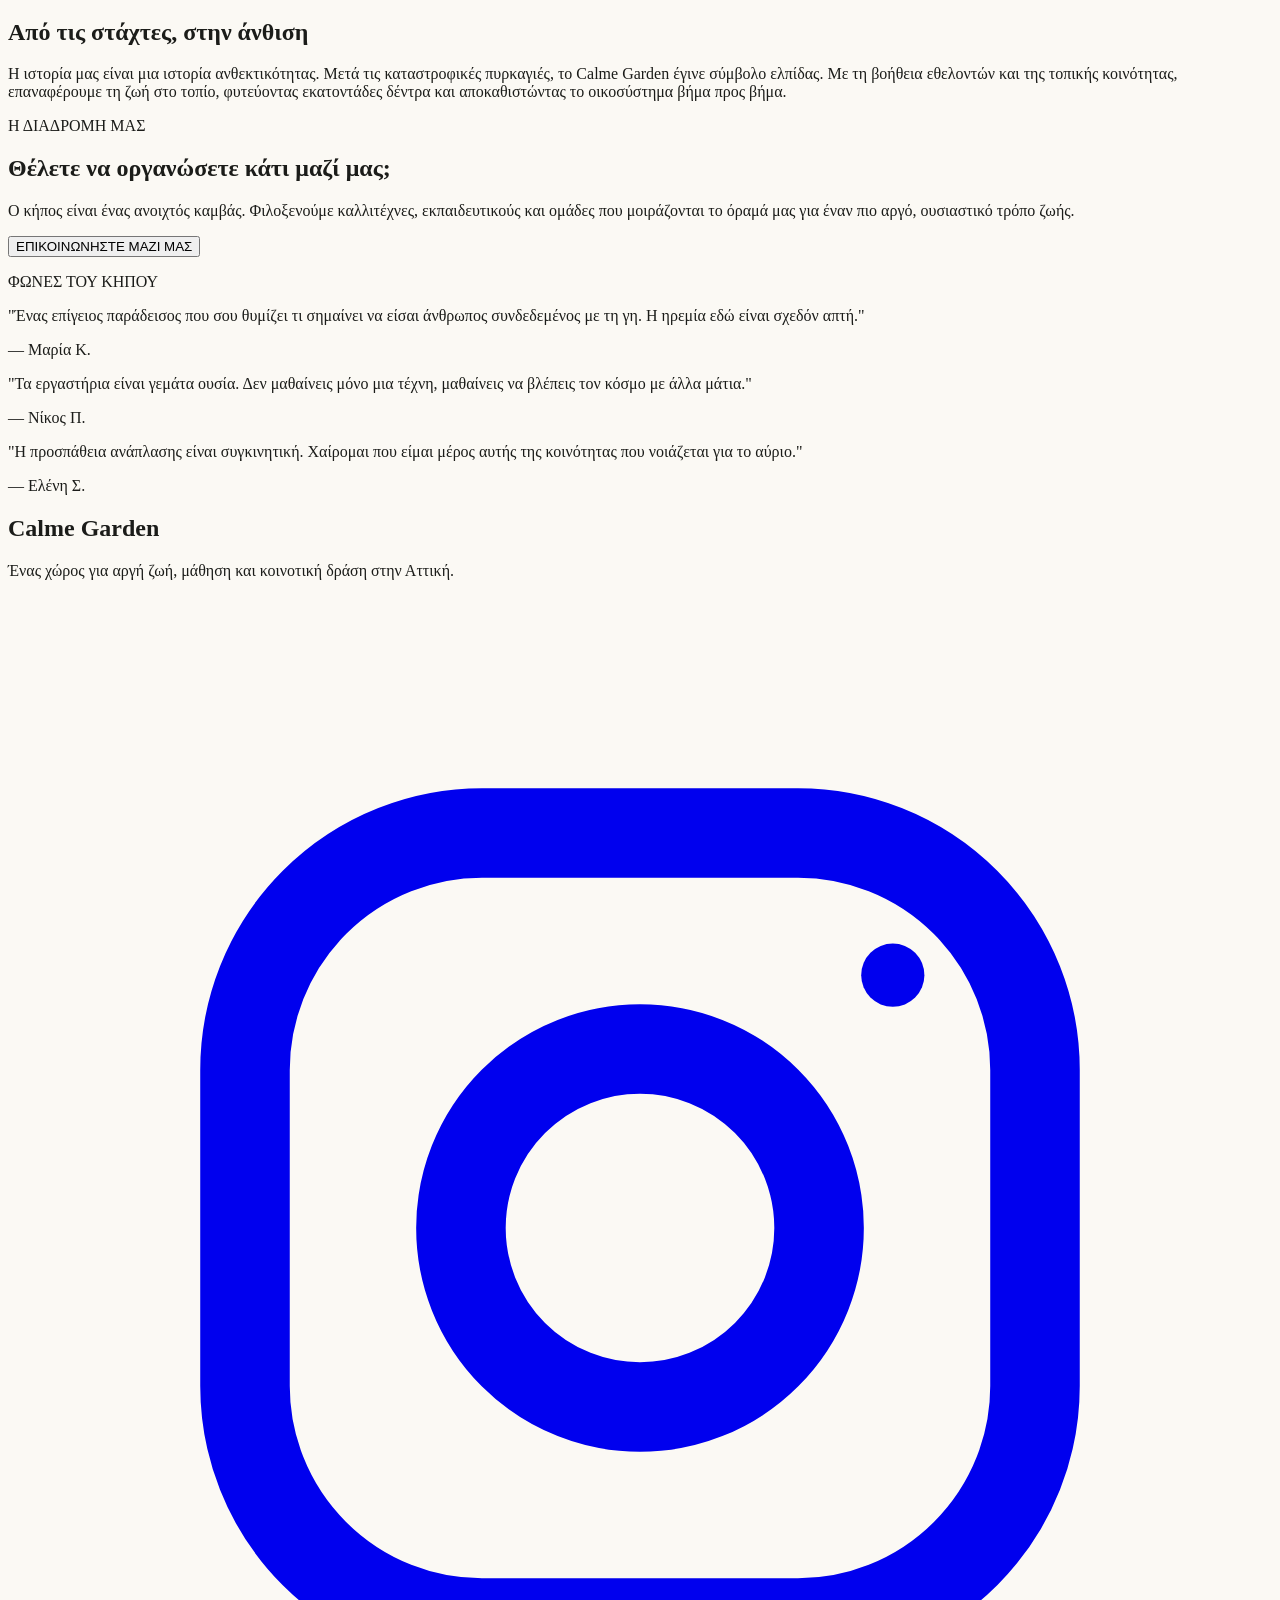
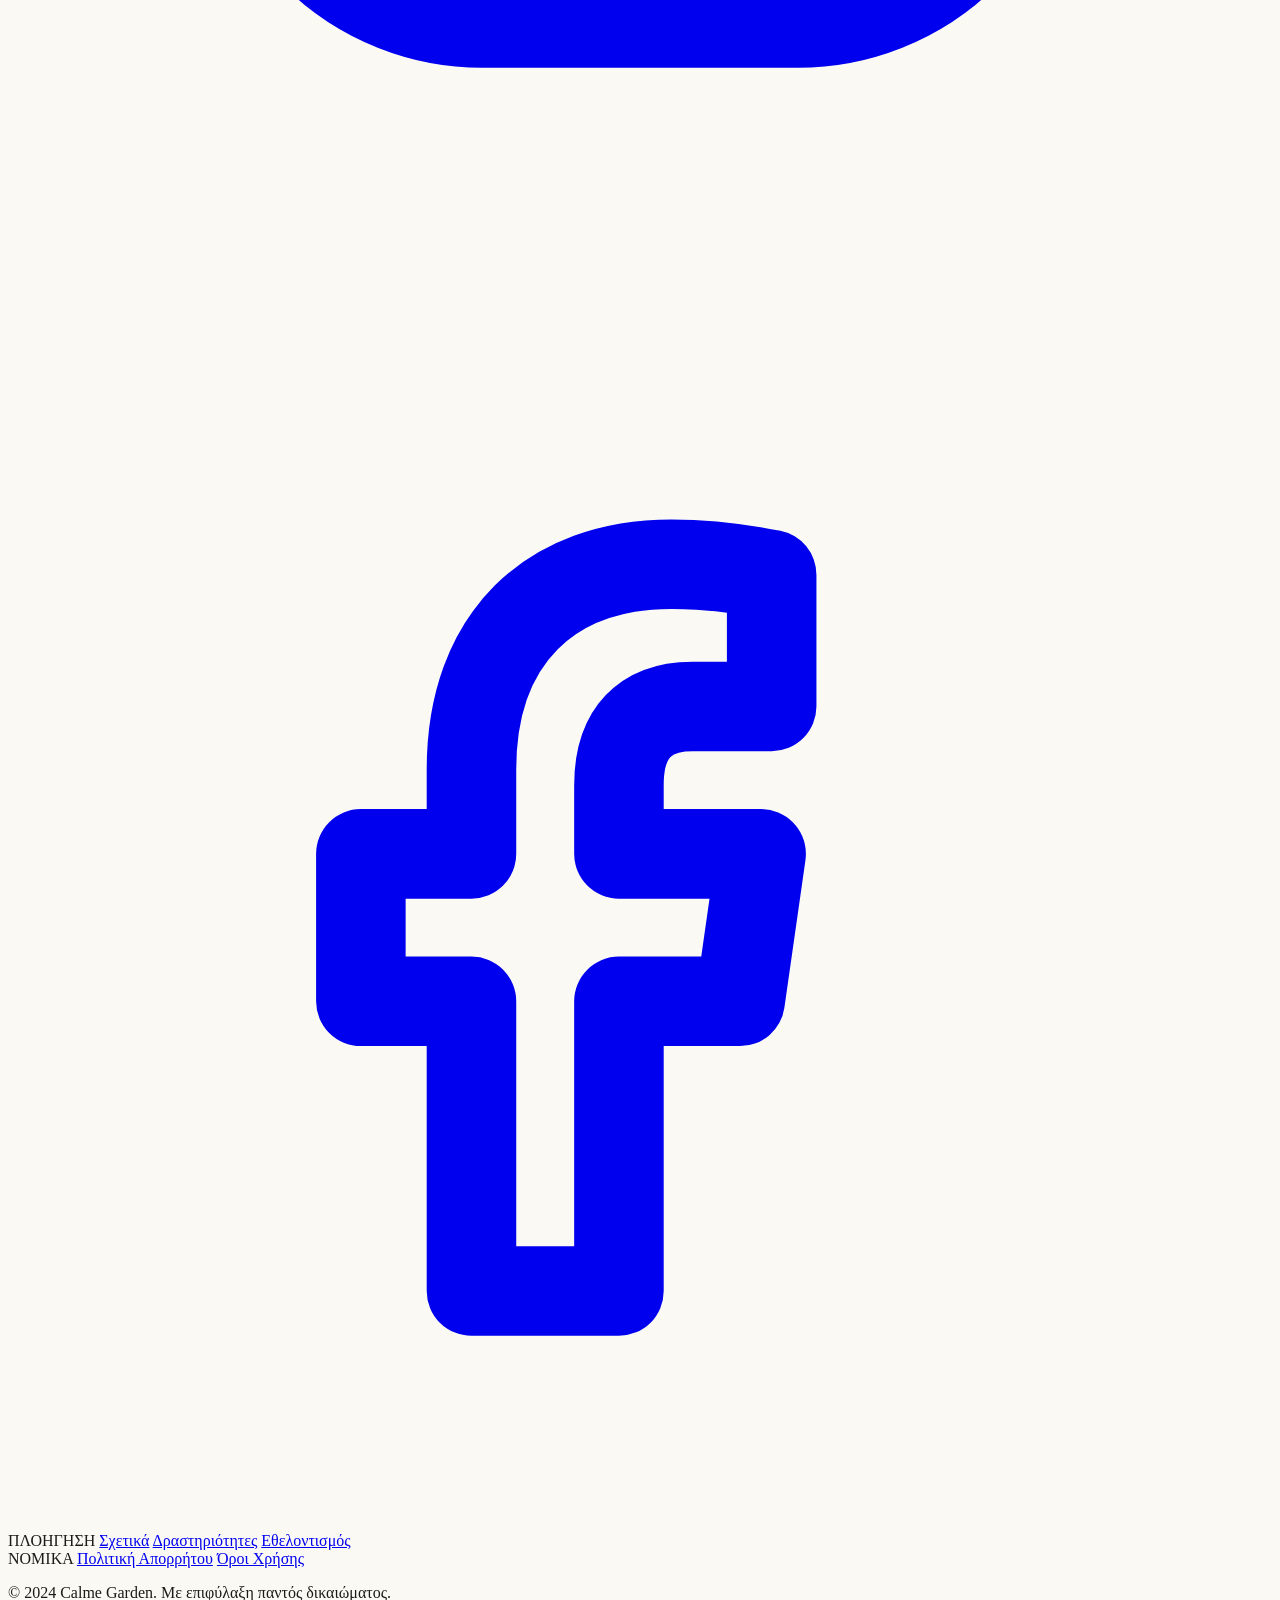
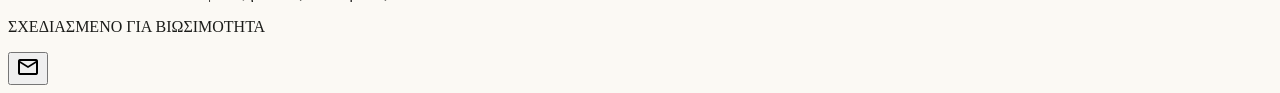
==== commit c391557b: "Add footer social icons" ====
--- a/index.html
+++ b/index.html
@@ -325,9 +325,19 @@
 <div class="space-y-6">
 <h2 class="font-headline-sm text-headline-sm text-primary">Calme Garden</h2>
 <p class="max-w-xs text-on-surface-variant">Ένας χώρος για αργή ζωή, μάθηση και κοινοτική δράση στην Αττική.</p>
-<div class="flex gap-4">
-<span class="material-symbols-outlined text-primary cursor-pointer hover:opacity-70 transition-opacity" data-icon="mail">mail</span>
-<span class="material-symbols-outlined text-primary cursor-pointer hover:opacity-70 transition-opacity" data-icon="shopping_basket">shopping_basket</span>
+<div class="flex flex-wrap gap-3" role="group" aria-label="Social media links">
+<a class="inline-flex h-11 w-11 items-center justify-center rounded-full border border-outline-variant/60 text-primary transition-all duration-200 hover:border-secondary hover:bg-primary/5 hover:text-secondary focus-visible:outline focus-visible:outline-2 focus-visible:outline-offset-2 focus-visible:outline-secondary" href="https://www.instagram.com/" aria-label="Instagram" target="_blank" rel="noopener noreferrer">
+<svg class="h-5 w-5" viewBox="0 0 24 24" fill="none" stroke="currentColor" stroke-width="1.7" stroke-linecap="round" stroke-linejoin="round" aria-hidden="true" focusable="false">
+<rect x="4.5" y="4.5" width="15" height="15" rx="4.5"></rect>
+<circle cx="12" cy="12" r="3.4"></circle>
+<circle cx="16.8" cy="7.2" r="0.6" fill="currentColor" stroke="none"></circle>
+</svg>
+</a>
+<a class="inline-flex h-11 w-11 items-center justify-center rounded-full border border-outline-variant/60 text-primary transition-all duration-200 hover:border-secondary hover:bg-primary/5 hover:text-secondary focus-visible:outline focus-visible:outline-2 focus-visible:outline-offset-2 focus-visible:outline-secondary" href="https://www.facebook.com/" aria-label="Facebook" target="_blank" rel="noopener noreferrer">
+<svg class="h-5 w-5" viewBox="0 0 24 24" fill="none" stroke="currentColor" stroke-width="1.7" stroke-linecap="round" stroke-linejoin="round" aria-hidden="true" focusable="false">
+<path d="M14.5 8.4H13c-.9 0-1.4.5-1.4 1.5v1.3h2.7l-.4 2.8h-2.3v5.5H8.8V14H6.7v-2.8h2.1V9.6c0-2.5 1.5-3.9 3.8-3.9.8 0 1.4.1 1.9.2v2.5Z"></path>
+</svg>
+</a>
 </div>
 </div>
 <div class="grid grid-cols-2 gap-12 mt-12 md:mt-0">
